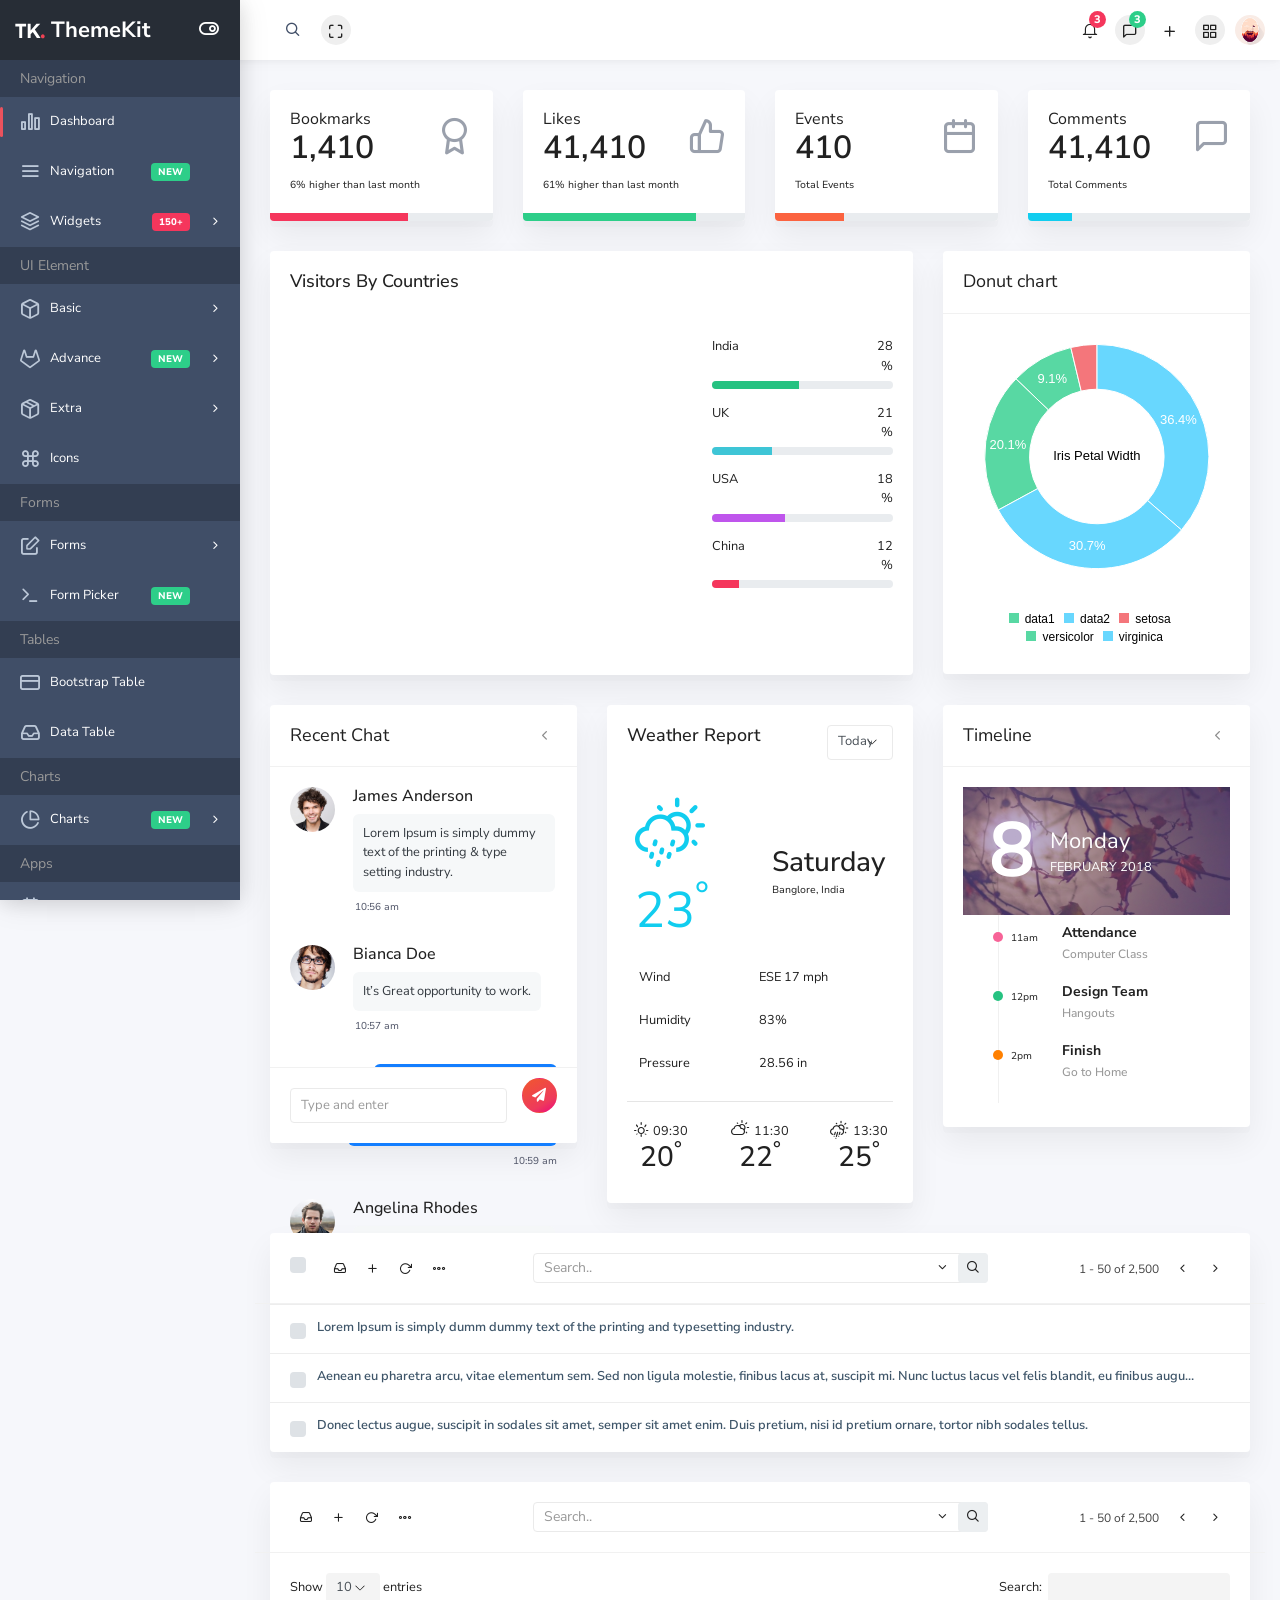
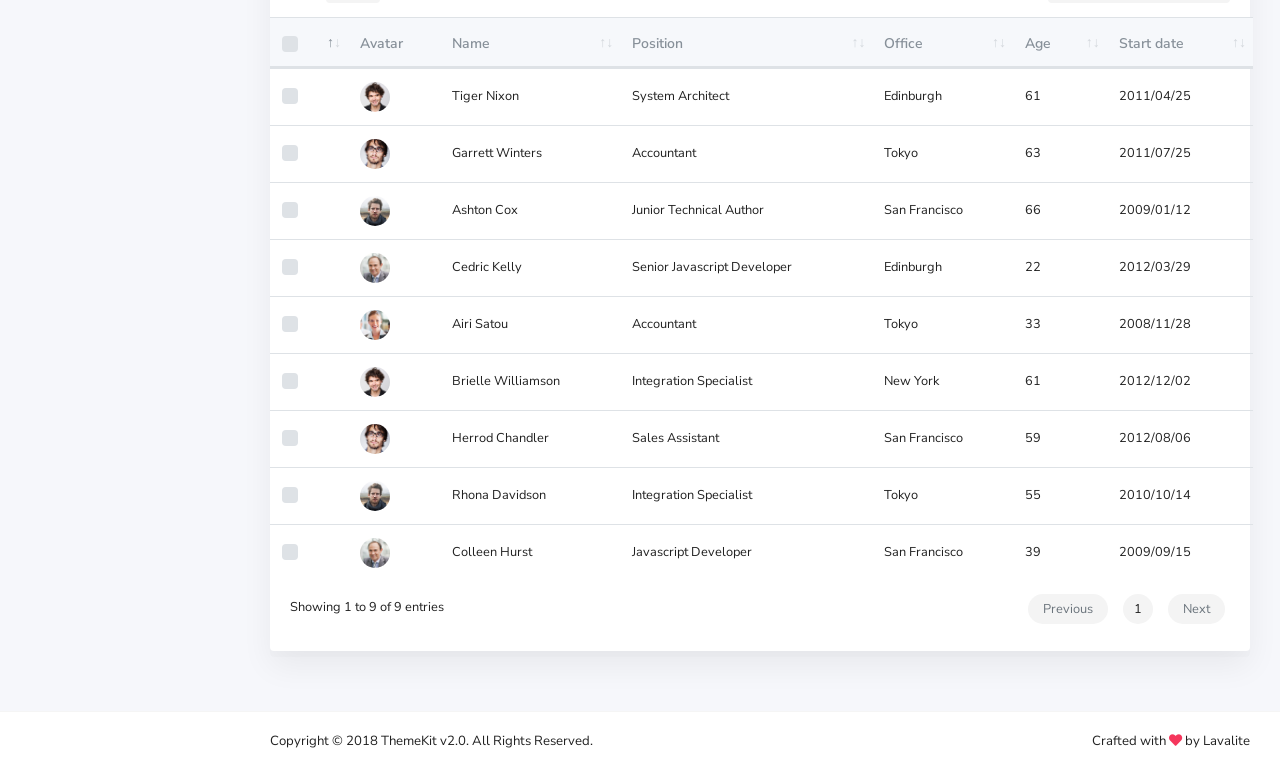
==== public/template/index.html @ 765e748a "add template" ====
<!doctype html>
<html class="no-js" lang="en">
    <head>
        <meta charset="utf-8">
        <meta http-equiv="x-ua-compatible" content="ie=edge">
        <title>ThemeKit - Admin Template</title>
        <meta name="description" content="">
        <meta name="keywords" content="">
        <meta name="viewport" content="width=device-width, initial-scale=1">
        
        <link rel="icon" href="favicon.ico" type="image/x-icon" />

        <link href="https://fonts.googleapis.com/css?family=Nunito+Sans:300,400,600,700,800" rel="stylesheet">
        
        <link rel="stylesheet" href="plugins/bootstrap/dist/css/bootstrap.min.css">
        <link rel="stylesheet" href="plugins/fontawesome-free/css/all.min.css">
        <link rel="stylesheet" href="plugins/icon-kit/dist/css/iconkit.min.css">
        <link rel="stylesheet" href="plugins/ionicons/dist/css/ionicons.min.css">
        <link rel="stylesheet" href="plugins/perfect-scrollbar/css/perfect-scrollbar.css">
        <link rel="stylesheet" href="plugins/datatables.net-bs4/css/dataTables.bootstrap4.min.css">
        <link rel="stylesheet" href="plugins/jvectormap/jquery-jvectormap.css">
        <link rel="stylesheet" href="plugins/tempusdominus-bootstrap-4/build/css/tempusdominus-bootstrap-4.min.css">
        <link rel="stylesheet" href="plugins/weather-icons/css/weather-icons.min.css">
        <link rel="stylesheet" href="plugins/c3/c3.min.css">
        <link rel="stylesheet" href="plugins/owl.carousel/dist/assets/owl.carousel.min.css">
        <link rel="stylesheet" href="plugins/owl.carousel/dist/assets/owl.theme.default.min.css">
        <link rel="stylesheet" href="dist/css/theme.min.css">
        <script src="src/js/vendor/modernizr-2.8.3.min.js"></script>
    </head>

    <body>
        <!--[if lt IE 8]>
            <p class="browserupgrade">You are using an <strong>outdated</strong> browser. Please <a href="http://browsehappy.com/">upgrade your browser</a> to improve your experience.</p>
        <![endif]-->

        <div class="wrapper">
            <header class="header-top" header-theme="light">
                <div class="container-fluid">
                    <div class="d-flex justify-content-between">
                        <div class="top-menu d-flex align-items-center">
                            <button type="button" class="btn-icon mobile-nav-toggle d-lg-none"><span></span></button>
                            <div class="header-search">
                                <div class="input-group">
                                    <span class="input-group-addon search-close"><i class="ik ik-x"></i></span>
                                    <input type="text" class="form-control">
                                    <span class="input-group-addon search-btn"><i class="ik ik-search"></i></span>
                                </div>
                            </div>
                            <button type="button" id="navbar-fullscreen" class="nav-link"><i class="ik ik-maximize"></i></button>
                        </div>
                        <div class="top-menu d-flex align-items-center">
                            <div class="dropdown">
                                <a class="nav-link dropdown-toggle" href="#" id="notiDropdown" role="button" data-toggle="dropdown" aria-haspopup="true" aria-expanded="false"><i class="ik ik-bell"></i><span class="badge bg-danger">3</span></a>
                                <div class="dropdown-menu dropdown-menu-right notification-dropdown" aria-labelledby="notiDropdown">
                                    <h4 class="header">Notifications</h4>
                                    <div class="notifications-wrap">
                                        <a href="#" class="media">
                                            <span class="d-flex">
                                                <i class="ik ik-check"></i> 
                                            </span>
                                            <span class="media-body">
                                                <span class="heading-font-family media-heading">Invitation accepted</span> 
                                                <span class="media-content">Your have been Invited ...</span>
                                            </span>
                                        </a>
                                        <a href="#" class="media">
                                            <span class="d-flex">
                                                <img src="img/users/1.jpg" class="rounded-circle" alt="">
                                            </span>
                                            <span class="media-body">
                                                <span class="heading-font-family media-heading">Steve Smith</span> 
                                                <span class="media-content">I slowly updated projects</span>
                                            </span>
                                        </a>
                                        <a href="#" class="media">
                                            <span class="d-flex">
                                                <i class="ik ik-calendar"></i> 
                                            </span>
                                            <span class="media-body">
                                                <span class="heading-font-family media-heading">To Do</span> 
                                                <span class="media-content">Meeting with Nathan on Friday 8 AM ...</span>
                                            </span>
                                        </a>
                                    </div>
                                    <div class="footer"><a href="javascript:void(0);">See all activity</a></div>
                                </div>
                            </div>
                            <button type="button" class="nav-link ml-10 right-sidebar-toggle"><i class="ik ik-message-square"></i><span class="badge bg-success">3</span></button>
                            <div class="dropdown">
                                <a class="nav-link dropdown-toggle" href="#" id="menuDropdown" role="button" data-toggle="dropdown" aria-haspopup="true" aria-expanded="false"><i class="ik ik-plus"></i></a>
                                <div class="dropdown-menu dropdown-menu-right menu-grid" aria-labelledby="menuDropdown">
                                    <a class="dropdown-item" href="#" data-toggle="tooltip" data-placement="top" title="Dashboard"><i class="ik ik-bar-chart-2"></i></a>
                                    <a class="dropdown-item" href="#" data-toggle="tooltip" data-placement="top" title="Message"><i class="ik ik-mail"></i></a>
                                    <a class="dropdown-item" href="#" data-toggle="tooltip" data-placement="top" title="Accounts"><i class="ik ik-users"></i></a>
                                    <a class="dropdown-item" href="#" data-toggle="tooltip" data-placement="top" title="Sales"><i class="ik ik-shopping-cart"></i></a>
                                    <a class="dropdown-item" href="#" data-toggle="tooltip" data-placement="top" title="Purchase"><i class="ik ik-briefcase"></i></a>
                                    <a class="dropdown-item" href="#" data-toggle="tooltip" data-placement="top" title="Pages"><i class="ik ik-clipboard"></i></a>
                                    <a class="dropdown-item" href="#" data-toggle="tooltip" data-placement="top" title="Chats"><i class="ik ik-message-square"></i></a>
                                    <a class="dropdown-item" href="#" data-toggle="tooltip" data-placement="top" title="Contacts"><i class="ik ik-map-pin"></i></a>
                                    <a class="dropdown-item" href="#" data-toggle="tooltip" data-placement="top" title="Blocks"><i class="ik ik-inbox"></i></a>
                                    <a class="dropdown-item" href="#" data-toggle="tooltip" data-placement="top" title="Events"><i class="ik ik-calendar"></i></a>
                                    <a class="dropdown-item" href="#" data-toggle="tooltip" data-placement="top" title="Notifications"><i class="ik ik-bell"></i></a>
                                    <a class="dropdown-item" href="#" data-toggle="tooltip" data-placement="top" title="More"><i class="ik ik-more-horizontal"></i></a>
                                </div>
                            </div>
                            <button type="button" class="nav-link ml-10" id="apps_modal_btn" data-toggle="modal" data-target="#appsModal"><i class="ik ik-grid"></i></button>
                            <div class="dropdown">
                                <a class="dropdown-toggle" href="#" id="userDropdown" role="button" data-toggle="dropdown" aria-haspopup="true" aria-expanded="false"><img class="avatar" src="img/user.jpg" alt=""></a>
                                <div class="dropdown-menu dropdown-menu-right" aria-labelledby="userDropdown">
                                    <a class="dropdown-item" href="profile.html"><i class="ik ik-user dropdown-icon"></i> Profile</a>
                                    <a class="dropdown-item" href="#"><i class="ik ik-settings dropdown-icon"></i> Settings</a>
                                    <a class="dropdown-item" href="#"><span class="float-right"><span class="badge badge-primary">6</span></span><i class="ik ik-mail dropdown-icon"></i> Inbox</a>
                                    <a class="dropdown-item" href="#"><i class="ik ik-navigation dropdown-icon"></i> Message</a>
                                    <a class="dropdown-item" href="login.html"><i class="ik ik-power dropdown-icon"></i> Logout</a>
                                </div>
                            </div>

                        </div>
                    </div>
                </div>
            </header>

            <div class="page-wrap">
                <div class="app-sidebar colored">
                    <div class="sidebar-header">
                        <a class="header-brand" href="index.html">
                            <div class="logo-img">
                               <img src="src/img/brand-white.svg" class="header-brand-img" alt="lavalite"> 
                            </div>
                            <span class="text">ThemeKit</span>
                        </a>
                        <button type="button" class="nav-toggle"><i data-toggle="expanded" class="ik ik-toggle-right toggle-icon"></i></button>
                        <button id="sidebarClose" class="nav-close"><i class="ik ik-x"></i></button>
                    </div>
                    
                    <div class="sidebar-content">
                        <div class="nav-container">
                            <nav id="main-menu-navigation" class="navigation-main">
                                <div class="nav-lavel">Navigation</div>
                                <div class="nav-item active">
                                    <a href="index.html"><i class="ik ik-bar-chart-2"></i><span>Dashboard</span></a>
                                </div>
                                <div class="nav-item">
                                    <a href="pages/navbar.html"><i class="ik ik-menu"></i><span>Navigation</span> <span class="badge badge-success">New</span></a>
                                </div>
                                <div class="nav-item has-sub">
                                    <a href="javascript:void(0)"><i class="ik ik-layers"></i><span>Widgets</span> <span class="badge badge-danger">150+</span></a>
                                    <div class="submenu-content">
                                        <a href="pages/widgets.html" class="menu-item">Basic</a>
                                        <a href="pages/widget-statistic.html" class="menu-item">Statistic</a>
                                        <a href="pages/widget-data.html" class="menu-item">Data</a>
                                        <a href="pages/widget-chart.html" class="menu-item">Chart Widget</a>
                                    </div>
                                </div>
                                <div class="nav-lavel">UI Element</div>
                                <div class="nav-item has-sub">
                                    <a href="#"><i class="ik ik-box"></i><span>Basic</span></a>
                                    <div class="submenu-content">
                                        <a href="pages/ui/alerts.html" class="menu-item">Alerts</a>
                                        <a href="pages/ui/badges.html" class="menu-item">Badges</a>
                                        <a href="pages/ui/buttons.html" class="menu-item">Buttons</a>
                                        <a href="pages/ui/navigation.html" class="menu-item">Navigation</a>
                                    </div>
                                </div>
                                <div class="nav-item has-sub">
                                    <a href="#"><i class="ik ik-gitlab"></i><span>Advance</span> <span class="badge badge-success">New</span></a>
                                    <div class="submenu-content">
                                        <a href="pages/ui/modals.html" class="menu-item">Modals</a>
                                        <a href="pages/ui/notifications.html" class="menu-item">Notifications</a>
                                        <a href="pages/ui/carousel.html" class="menu-item">Slider</a>
                                        <a href="pages/ui/range-slider.html" class="menu-item">Range Slider</a>
                                        <a href="pages/ui/rating.html" class="menu-item">Rating</a>
                                    </div>
                                </div>
                                <div class="nav-item has-sub">
                                    <a href="#"><i class="ik ik-package"></i><span>Extra</span></a>
                                    <div class="submenu-content">
                                        <a href="pages/ui/session-timeout.html" class="menu-item">Session Timeout</a>
                                    </div>
                                </div>
                                <div class="nav-item">
                                    <a href="pages/ui/icons.html"><i class="ik ik-command"></i><span>Icons</span></a>
                                </div>
                                <div class="nav-lavel">Forms</div>
                                <div class="nav-item has-sub">
                                    <a href="#"><i class="ik ik-edit"></i><span>Forms</span></a>
                                    <div class="submenu-content">
                                        <a href="pages/form-components.html" class="menu-item">Components</a>
                                        <a href="pages/form-addon.html" class="menu-item">Add-On</a>
                                        <a href="pages/form-advance.html" class="menu-item">Advance</a>
                                    </div>
                                </div>
                                <div class="nav-item">
                                    <a href="pages/form-picker.html"><i class="ik ik-terminal"></i><span>Form Picker</span> <span class="badge badge-success">New</span></a>
                                </div>

                                <div class="nav-lavel">Tables</div>
                                <div class="nav-item">
                                    <a href="pages/table-bootstrap.html"><i class="ik ik-credit-card"></i><span>Bootstrap Table</span></a>
                                </div>
                                <div class="nav-item">
                                    <a href="pages/table-datatable.html"><i class="ik ik-inbox"></i><span>Data Table</span></a>
                                </div>

                                <div class="nav-lavel">Charts</div>
                                <div class="nav-item has-sub">
                                    <a href="#"><i class="ik ik-pie-chart"></i><span>Charts</span> <span class="badge badge-success">New</span></a>
                                    <div class="submenu-content">
                                        <a href="pages/charts-chartist.html" class="menu-item active">Chartist</a>
                                        <a href="pages/charts-flot.html" class="menu-item">Flot</a>
                                        <a href="pages/charts-knob.html" class="menu-item">Knob</a>
                                        <a href="pages/charts-amcharts.html" class="menu-item">Amcharts</a>
                                    </div>
                                </div>

                                <div class="nav-lavel">Apps</div>
                                <div class="nav-item">
                                    <a href="pages/calendar.html"><i class="ik ik-calendar"></i><span>Calendar</span></a>
                                </div>
                                <div class="nav-item">
                                    <a href="pages/taskboard.html"><i class="ik ik-server"></i><span>Taskboard</span></a>
                                </div>

                                <div class="nav-lavel">Pages</div>

                                <div class="nav-item has-sub">
                                    <a href="#"><i class="ik ik-lock"></i><span>Authentication</span></a>
                                    <div class="submenu-content">
                                        <a href="pages/login.html" class="menu-item">Login</a>
                                        <a href="pages/register.html" class="menu-item">Register</a>
                                        <a href="pages/forgot-password.html" class="menu-item">Forgot Password</a>
                                    </div>
                                </div>
                                <div class="nav-item has-sub">
                                    <a href="#"><i class="ik ik-file-text"></i><span>Other</span></a>
                                    <div class="submenu-content">
                                        <a href="pages/profile.html" class="menu-item">Profile</a>
                                        <a href="pages/invoice.html" class="menu-item">Invoice</a>
                                    </div>
                                </div>
                                <div class="nav-item">
                                    <a href="pages/layouts.html"><i class="ik ik-layout"></i><span>Layouts</span><span class="badge badge-success">New</span></a>
                                </div>
                                <div class="nav-lavel">Other</div>
                                <div class="nav-item has-sub">
                                    <a href="javascript:void(0)"><i class="ik ik-list"></i><span>Menu Levels</span></a>
                                    <div class="submenu-content">
                                        <a href="javascript:void(0)" class="menu-item">Menu Level 2.1</a>
                                        <div class="nav-item has-sub">
                                            <a href="javascript:void(0)" class="menu-item">Menu Level 2.2</a>
                                            <div class="submenu-content">
                                                <a href="javascript:void(0)" class="menu-item">Menu Level 3.1</a>
                                            </div>
                                        </div>
                                        <a href="javascript:void(0)" class="menu-item">Menu Level 2.3</a>
                                    </div>
                                </div>
                                <div class="nav-item">
                                    <a href="javascript:void(0)" class="disabled"><i class="ik ik-slash"></i><span>Disabled Menu</span></a>
                                </div>
                                <div class="nav-item">
                                    <a href="javascript:void(0)"><i class="ik ik-award"></i><span>Sample Page</span></a>
                                </div>
                                <div class="nav-lavel">Support</div>
                                <div class="nav-item">
                                    <a href="javascript:void(0)"><i class="ik ik-monitor"></i><span>Documentation</span></a>
                                </div>
                                <div class="nav-item">
                                    <a href="javascript:void(0)"><i class="ik ik-help-circle"></i><span>Submit Issue</span></a>
                                </div>
                            </nav>
                        </div>
                    </div>
                </div>
                <div class="main-content">
                    <div class="container-fluid">
                        <div class="row clearfix">
                            <div class="col-lg-3 col-md-6 col-sm-12">
                                <div class="widget">
                                    <div class="widget-body">
                                        <div class="d-flex justify-content-between align-items-center">
                                            <div class="state">
                                                <h6>Bookmarks</h6>
                                                <h2>1,410</h2>
                                            </div>
                                            <div class="icon">
                                                <i class="ik ik-award"></i>
                                            </div>
                                        </div>
                                        <small class="text-small mt-10 d-block">6% higher than last month</small>
                                    </div>
                                    <div class="progress progress-sm">
                                        <div class="progress-bar bg-danger" role="progressbar" aria-valuenow="62" aria-valuemin="0" aria-valuemax="100" style="width: 62%;"></div>
                                    </div>
                                </div>
                            </div>
                            <div class="col-lg-3 col-md-6 col-sm-12">
                                <div class="widget">
                                    <div class="widget-body">
                                        <div class="d-flex justify-content-between align-items-center">
                                            <div class="state">
                                                <h6>Likes</h6>
                                                <h2>41,410</h2>
                                            </div>
                                            <div class="icon">
                                                <i class="ik ik-thumbs-up"></i>
                                            </div>
                                        </div>
                                        <small class="text-small mt-10 d-block">61% higher than last month</small>
                                    </div>
                                    <div class="progress progress-sm">
                                        <div class="progress-bar bg-success" role="progressbar" aria-valuenow="78" aria-valuemin="0" aria-valuemax="100" style="width: 78%;"></div>
                                    </div>
                                </div>
                            </div>
                            <div class="col-lg-3 col-md-6 col-sm-12">
                                <div class="widget">
                                    <div class="widget-body">
                                        <div class="d-flex justify-content-between align-items-center">
                                            <div class="state">
                                                <h6>Events</h6>
                                                <h2>410</h2>
                                            </div>
                                            <div class="icon">
                                                <i class="ik ik-calendar"></i>
                                            </div>
                                        </div>
                                        <small class="text-small mt-10 d-block">Total Events</small>
                                    </div>
                                    <div class="progress progress-sm">
                                        <div class="progress-bar bg-warning" role="progressbar" aria-valuenow="31" aria-valuemin="0" aria-valuemax="100" style="width: 31%;"></div>
                                    </div>
                                </div>
                            </div>
                            <div class="col-lg-3 col-md-6 col-sm-12">
                                <div class="widget">
                                    <div class="widget-body">
                                        <div class="d-flex justify-content-between align-items-center">
                                            <div class="state">
                                                <h6>Comments</h6>
                                                <h2>41,410</h2>
                                            </div>
                                            <div class="icon">
                                                <i class="ik ik-message-square"></i>
                                            </div>
                                        </div>
                                        <small class="text-small mt-10 d-block">Total Comments</small>
                                    </div>
                                    <div class="progress progress-sm">
                                        <div class="progress-bar bg-info" role="progressbar" aria-valuenow="20" aria-valuemin="0" aria-valuemax="100" style="width: 20%;"></div>
                                    </div>
                                </div>
                            </div>
                        </div>
                        <div class="row">
                            <div class="col-md-8">
                                <div class="card">
                                    <div class="card-body">
                                        <div class="row align-items-center">
                                            <div class="col-lg-8 col-md-12">
                                                <h3 class="card-title">Visitors By Countries</h3>
                                                <div id="visitfromworld" style="width:100%; height:350px"></div>
                                            </div>
                                            <div class="col-lg-4 col-md-12">
                                                <div class="row mb-15">
                                                    <div class="col-9">India</div>
                                                    <div class="col-3 text-right">28%</div>
                                                    <div class="col-12">
                                                        <div class="progress progress-sm mt-5">
                                                            <div class="progress-bar bg-green" role="progressbar" style="width: 48%" aria-valuenow="48" aria-valuemin="0" aria-valuemax="100"></div>
                                                        </div>
                                                    </div>
                                                </div>
                                                <div class="row mb-15">
                                                    <div class="col-9"> UK</div>
                                                    <div class="col-3 text-right">21%</div>
                                                    <div class="col-12">
                                                        <div class="progress progress-sm mt-5">
                                                            <div class="progress-bar bg-aqua" role="progressbar" style="width: 33%" aria-valuenow="33" aria-valuemin="0" aria-valuemax="100"></div>
                                                        </div>
                                                    </div>
                                                </div>
                                                <div class="row mb-15">
                                                    <div class="col-9"> USA</div>
                                                    <div class="col-3 text-right">18%</div>
                                                    <div class="col-12">
                                                        <div class="progress progress-sm mt-5">
                                                            <div class="progress-bar bg-purple" role="progressbar" style="width: 40%" aria-valuenow="40" aria-valuemin="0" aria-valuemax="100"></div>
                                                        </div>
                                                    </div>
                                                </div>
                                                <div class="row">
                                                    <div class="col-9">China</div>
                                                    <div class="col-3 text-right">12%</div>
                                                    <div class="col-12">
                                                        <div class="progress progress-sm mt-5">
                                                            <div class="progress-bar bg-danger" role="progressbar" style="width: 15%" aria-valuenow="15" aria-valuemin="0" aria-valuemax="100"></div>
                                                        </div>
                                                    </div>
                                                </div>
                                            </div>
                                        </div>
                                    </div>
                                </div>
                            </div>
                            <div class="col-md-4">
                                <div class="card" style="min-height: 422px;">
                                    <div class="card-header"><h3>Donut chart</h3></div>
                                    <div class="card-body">
                                        <div id="c3-donut-chart"></div>
                                    </div>
                                </div>
                            </div>
                        </div>

                        <div class="row">
                            <div class="col-md-4">
                                <div class="card">
                                    <div class="card-header">
                                        <h3>Recent Chat</h3>
                                        <div class="card-header-right">
                                            <ul class="list-unstyled card-option">
                                                <li><i class="ik ik-chevron-left action-toggle"></i></li>
                                                <li><i class="ik ik-minus minimize-card"></i></li>
                                                <li><i class="ik ik-x close-card"></i></li>
                                            </ul>
                                        </div>
                                    </div>
                                    <div class="card-body chat-box scrollable" style="height:300px;">
                                        <ul class="chat-list">
                                            <li class="chat-item">
                                                <div class="chat-img"><img src="img/users/1.jpg" alt="user"></div>
                                                <div class="chat-content">
                                                    <h6 class="font-medium">James Anderson</h6>
                                                    <div class="box bg-light-info">Lorem Ipsum is simply dummy text of the printing &amp; type setting industry.</div>
                                                </div>
                                                <div class="chat-time">10:56 am</div>
                                            </li>
                                            <li class="chat-item">
                                                <div class="chat-img"><img src="img/users/2.jpg" alt="user"></div>
                                                <div class="chat-content">
                                                    <h6 class="font-medium">Bianca Doe</h6>
                                                    <div class="box bg-light-info">It’s Great opportunity to work.</div>
                                                </div>
                                                <div class="chat-time">10:57 am</div>
                                            </li>
                                            <li class="odd chat-item">
                                                <div class="chat-content">
                                                    <div class="box bg-light-inverse">I would love to join the team.</div>
                                                    <br>
                                                </div>
                                            </li>
                                            <li class="odd chat-item">
                                                <div class="chat-content">
                                                    <div class="box bg-light-inverse">Whats budget of the new project.</div>
                                                    <br>
                                                </div>
                                                <div class="chat-time">10:59 am</div>
                                            </li>
                                            <li class="chat-item">
                                                <div class="chat-img"><img src="img/users/3.jpg" alt="user"></div>
                                                <div class="chat-content">
                                                    <h6 class="font-medium">Angelina Rhodes</h6>
                                                    <div class="box bg-light-info">Well we have good budget for the project</div>
                                                </div>
                                                <div class="chat-time">11:00 am</div>
                                            </li>
                                        </ul>
                                    </div>
                                    <div class="card-footer chat-footer">
                                        <div class="input-wrap">
                                            <input type="text" placeholder="Type and enter" class="form-control">
                                        </div>
                                        <button type="button" class="btn btn-icon btn-theme"><i class="fa fa-paper-plane"></i></button>
                                    </div>
                                </div>
                            </div>
                            <div class="col-md-4">
                                <div class="card">
                                    <div class="card-body">
                                        <div class="d-flex">
                                            <h4 class="card-title">Weather Report</h4>
                                            <select class="form-control w-25 ml-auto">
                                                <option selected="">Today</option>
                                                <option value="1">Weekly</option>
                                            </select>
                                        </div>
                                        <div class="d-flex align-items-center flex-row mt-30">
                                            <div class="p-2 f-50 text-info"><i class="wi wi-day-showers"></i> <span>23<sup>°</sup></span></div>
                                            <div class="p-2">
                                            <h3 class="mb-0">Saturday</h3><small>Banglore, India</small></div>
                                        </div>
                                        <table class="table table-borderless">
                                            <tbody>
                                                <tr>
                                                    <td>Wind</td>
                                                    <td class="font-medium">ESE 17 mph</td>
                                                </tr>
                                                <tr>
                                                    <td>Humidity</td>
                                                    <td class="font-medium">83%</td>
                                                </tr>
                                                <tr>
                                                    <td>Pressure</td>
                                                    <td class="font-medium">28.56 in</td>
                                                </tr>
                                            </tbody>
                                        </table>
                                        <hr>
                                        <ul class="list-unstyled row text-center city-weather-days mb-0 mt-20">
                                            <li class="col"><i class="wi wi-day-sunny mr-5"></i><span>09:30</span><h3>20<sup>°</sup></h3></li>
                                            <li class="col"><i class="wi wi-day-cloudy mr-5"></i><span>11:30</span><h3>22<sup>°</sup></h3></li>
                                            <li class="col"><i class="wi wi-day-hail mr-5"></i><span>13:30</span><h3>25<sup>°</sup></h3></li>
                                        </ul>
                                    </div>
                                </div>
                            </div>
                            <div class="col-md-4">
                                <div class="card" style="min-height: 422px;">
                                    <div class="card-header">
                                        <h3>Timeline</h3>
                                        <div class="card-header-right">
                                            <ul class="list-unstyled card-option">
                                                <li><i class="ik ik-chevron-left action-toggle"></i></li>
                                                <li><i class="ik ik-minus minimize-card"></i></li>
                                                <li><i class="ik ik-x close-card"></i></li>
                                            </ul>
                                        </div>
                                    </div>
                                    <div class="card-body timeline">
                                        <div class="header bg-theme" style="background-image: url('img/placeholder/placeimg_400_200_nature.jpg')">
                                            <div class="color-overlay d-flex align-items-center">
                                                <div class="day-number">8</div>
                                                <div class="date-right">
                                                    <div class="day-name">Monday</div>
                                                    <div class="month">February 2018</div>
                                                </div>
                                            </div>                                
                                        </div>
                                        <ul>
                                            <li>
                                                <div class="bullet bg-pink"></div>
                                                <div class="time">11am</div>
                                                <div class="desc">
                                                    <h3>Attendance</h3>
                                                    <h4>Computer Class</h4>
                                                </div>
                                            </li>
                                            <li>
                                                <div class="bullet bg-green"></div>
                                                <div class="time">12pm</div>
                                                <div class="desc">
                                                    <h3>Design Team</h3>
                                                    <h4>Hangouts</h4>
                                                </div>
                                            </li>
                                            <li>
                                                <div class="bullet bg-orange"></div>
                                                <div class="time">2pm</div>
                                                <div class="desc">
                                                    <h3>Finish</h3>
                                                    <h4>Go to Home</h4>
                                                </div>
                                            </li>
                                        </ul>
                                    </div>
                                </div>
                            </div>
                        </div>


                        <div class="card">
                            <div class="card-header row">
                                <div class="col col-sm-3">
                                    <div class="dropdown d-inline-block">
                                        <a class="btn-icon checkbox-dropdown dropdown-toggle" href="#" id="moreDropdown" role="button" data-toggle="dropdown" aria-haspopup="true" aria-expanded="false"></a>
                                        <div class="dropdown-menu" aria-labelledby="moreDropdown">
                                            <a class="dropdown-item" id="checkbox_select_all" href="javascript:void(0);">Select All</a>
                                            <a class="dropdown-item" id="checkbox_deselect_all" href="javascript:void(0);">Deselect All</a>
                                        </div>
                                    </div>
                                    <div class="card-options d-inline-block">
                                        <a href="#"><i class="ik ik-inbox"></i></a>
                                        <a href="#"><i class="ik ik-plus"></i></a>
                                        <a href="#"><i class="ik ik-rotate-cw"></i></a>
                                        <div class="dropdown d-inline-block">
                                            <a class="nav-link dropdown-toggle" href="#" id="moreDropdown" role="button" data-toggle="dropdown" aria-haspopup="true" aria-expanded="false"><i class="ik ik-more-horizontal"></i></a>
                                            <div class="dropdown-menu dropdown-menu-right" aria-labelledby="moreDropdown">
                                                <a class="dropdown-item" href="#">Action</a>
                                                <a class="dropdown-item" href="#">More Action</a>
                                            </div>
                                        </div>
                                    </div>
                                </div>
                                <div class="col col-sm-6">
                                    <div class="card-search with-adv-search dropdown">
                                        <form action="">
                                            <input type="text" class="form-control" placeholder="Search.." required>
                                            <button type="submit" class="btn btn-icon"><i class="ik ik-search"></i></button>
                                            <button type="button" id="adv_wrap_toggler" class="adv-btn ik ik-chevron-down dropdown-toggle" data-toggle="dropdown" data-toggle="dropdown" aria-haspopup="true" aria-expanded="false"></button>
                                            <div class="adv-search-wrap dropdown-menu dropdown-menu-right" aria-labelledby="adv_wrap_toggler">
                                                <div class="form-group">
                                                    <input type="text" class="form-control" placeholder="Full Name">
                                                </div>
                                                <div class="form-group">
                                                    <input type="email" class="form-control" placeholder="Email">
                                                </div>
                                                <button class="btn btn-theme">Search</button>
                                            </div>
                                        </form>
                                    </div>
                                </div>
                                <div class="col col-sm-3">
                                    <div class="card-options text-right">
                                        <span class="mr-5">1 - 50 of 2,500</span>
                                        <a href="#"><i class="ik ik-chevron-left"></i></a>
                                        <a href="#"><i class="ik ik-chevron-right"></i></a>
                                    </div>
                                </div>
                            </div>
                            <div class="card-body p-0">
                                <div class="list-item-wrap">
                                    <div class="list-item">
                                        <div class="item-inner">
                                            <label class="custom-control custom-checkbox">
                                                <input type="checkbox" class="custom-control-input" id="item_checkbox" name="item_checkbox" value="option1">
                                                <span class="custom-control-label">&nbsp;</span>
                                            </label>
                                            <div class="list-title"><a href="javascript:void(0)">Lorem Ipsum is simply dumm dummy text of the printing and typesetting industry.</a></div>
                                            <div class="list-actions">
                                                <a href="#"><i class="ik ik-eye"></i></a>
                                                <a href="#"><i class="ik ik-inbox"></i></a>
                                                <a href="#"><i class="ik ik-edit-2"></i></a>
                                                <a href="#"><i class="ik ik-trash-2"></i></a>
                                            </div>
                                        </div>

                                        <div class="qickview-wrap">
                                            <div class="desc">
                                                <p>Fusce suscipit turpis a dolor posuere ornare at a ante. Quisque nec libero facilisis, egestas tortor eget, mattis dui. Curabitur viverra laoreet ligula at hendrerit. Nullam sollicitudin maximus leo, vel pulvinar orci semper id. Donec vehicula tempus enim a facilisis. Proin dignissim porttitor sem, sed pulvinar tortor gravida vitae.</p>
                                            </div>
                                        </div>
                                    </div>
                                    <div class="list-item">
                                        <div class="item-inner">
                                            <label class="custom-control custom-checkbox">
                                                <input type="checkbox" class="custom-control-input" id="item_checkbox" name="item_checkbox" value="option2">
                                                <span class="custom-control-label">&nbsp;</span>
                                            </label>
                                            <div class="list-title"><a href="javascript:void(0)">Aenean eu pharetra arcu, vitae elementum sem. Sed non ligula molestie, finibus lacus at, suscipit mi. Nunc luctus lacus vel felis blandit, eu finibus augue tincidunt.</a></div>
                                            <div class="list-actions">
                                                <a href="#"><i class="ik ik-eye"></i></a>
                                                <a href="#"><i class="ik ik-inbox"></i></a>
                                                <a href="#"><i class="ik ik-edit-2"></i></a>
                                                <a href="#"><i class="ik ik-trash-2"></i></a>
                                            </div>
                                        </div>
                                        <div class="qickview-wrap">
                                            <div class="desc">
                                                <p>Fusce suscipit turpis a dolor posuere ornare at a ante. Quisque nec libero facilisis, egestas tortor eget, mattis dui. Curabitur viverra laoreet ligula at hendrerit. Nullam sollicitudin maximus leo, vel pulvinar orci semper id. Donec vehicula tempus enim a facilisis. Proin dignissim porttitor sem, sed pulvinar tortor gravida vitae.</p>
                                            </div>
                                        </div>
                                    </div>
                                    <div class="list-item">
                                        <div class="item-inner">
                                            <label class="custom-control custom-checkbox">
                                                <input type="checkbox" class="custom-control-input" id="item_checkbox" name="item_checkbox" value="option3">
                                                <span class="custom-control-label">&nbsp;</span>
                                            </label>
                                            <div class="list-title"><a href="javascript:void(0)">Donec lectus augue, suscipit in sodales sit amet, semper sit amet enim. Duis pretium, nisi id pretium ornare, tortor nibh sodales tellus.</a></div>
                                            <div class="list-actions">
                                                <a href="#"><i class="ik ik-eye"></i></a>
                                                <a href="#"><i class="ik ik-inbox"></i></a>
                                                <a href="#"><i class="ik ik-edit-2"></i></a>
                                                <a href="#"><i class="ik ik-trash-2"></i></a>
                                            </div>
                                        </div>
                                        <div class="qickview-wrap">
                                            <div class="desc">
                                                <p>Fusce suscipit turpis a dolor posuere ornare at a ante. Quisque nec libero facilisis, egestas tortor eget, mattis dui. Curabitur viverra laoreet ligula at hendrerit. Nullam sollicitudin maximus leo, vel pulvinar orci semper id. Donec vehicula tempus enim a facilisis. Proin dignissim porttitor sem, sed pulvinar tortor gravida vitae.</p>
                                            </div>
                                        </div>
                                    </div>
                                </div>
                            </div>
                        </div>
                        <div class="card">
                            <div class="card-header row">
                                <div class="col col-sm-3">
                                    <div class="card-options d-inline-block">
                                        <a href="#"><i class="ik ik-inbox"></i></a>
                                        <a href="#"><i class="ik ik-plus"></i></a>
                                        <a href="#"><i class="ik ik-rotate-cw"></i></a>
                                        <div class="dropdown d-inline-block">
                                            <a class="nav-link dropdown-toggle" href="#" id="moreDropdown" role="button" data-toggle="dropdown" aria-haspopup="true" aria-expanded="false"><i class="ik ik-more-horizontal"></i></a>
                                            <div class="dropdown-menu dropdown-menu-right" aria-labelledby="moreDropdown">
                                                <a class="dropdown-item" href="#">Action</a>
                                                <a class="dropdown-item" href="#">More Action</a>
                                            </div>
                                        </div>
                                    </div>
                                </div>
                                <div class="col col-sm-6">
                                    <div class="card-search with-adv-search dropdown">
                                        <form action="">
                                            <input type="text" class="form-control global_filter" id="global_filter" placeholder="Search.." required>
                                            <button type="submit" class="btn btn-icon"><i class="ik ik-search"></i></button>
                                            <button type="button" id="adv_wrap_toggler" class="adv-btn ik ik-chevron-down dropdown-toggle" data-toggle="dropdown" data-toggle="dropdown" aria-haspopup="true" aria-expanded="false"></button>
                                            <div class="adv-search-wrap dropdown-menu dropdown-menu-right" aria-labelledby="adv_wrap_toggler">
                                                <div class="row">
                                                    <div class="col-md-12">
                                                        <div class="form-group">
                                                            <input type="text" class="form-control column_filter" id="col0_filter" placeholder="Name" data-column="0">
                                                        </div>
                                                    </div>
                                                    <div class="col-md-6">
                                                        <div class="form-group">
                                                            <input type="text" class="form-control column_filter" id="col1_filter" placeholder="Position" data-column="1">
                                                        </div>
                                                    </div>
                                                    <div class="col-md-6">
                                                        <div class="form-group">
                                                            <input type="text" class="form-control column_filter" id="col2_filter" placeholder="Office" data-column="2">
                                                        </div>
                                                    </div>
                                                    <div class="col-md-4">
                                                        <div class="form-group">
                                                            <input type="text" class="form-control column_filter" id="col3_filter" placeholder="Age" data-column="3">
                                                        </div>
                                                    </div>
                                                    <div class="col-md-4">
                                                        <div class="form-group">
                                                            <input type="text" class="form-control column_filter" id="col4_filter" placeholder="Start date" data-column="4">
                                                        </div>
                                                    </div>
                                                    <div class="col-md-4">
                                                        <div class="form-group">
                                                            <input type="text" class="form-control column_filter" id="col5_filter" placeholder="Salary" data-column="5">
                                                        </div>
                                                    </div>
                                                </div>
                                                <button class="btn btn-theme">Search</button>
                                            </div>
                                        </form>
                                    </div>
                                </div>
                                <div class="col col-sm-3">
                                    <div class="card-options text-right">
                                        <span class="mr-5" id="top">1 - 50 of 2,500</span>
                                        <a href="#"><i class="ik ik-chevron-left"></i></a>
                                        <a href="#"><i class="ik ik-chevron-right"></i></a>
                                    </div>
                                </div>
                            </div>
                            <div class="card-body">
                                <table id="advanced_table" class="table">
                                    <thead>
                                        <tr>
                                            <th class="nosort" width="10">
                                                <label class="custom-control custom-checkbox m-0">
                                                    <input type="checkbox" class="custom-control-input" id="selectall" name="" value="option2">
                                                    <span class="custom-control-label">&nbsp;</span>
                                                </label>
                                            </th>
                                            <th class="nosort">Avatar</th>
                                            <th>Name</th>
                                            <th>Position</th>
                                            <th>Office</th>
                                            <th>Age</th>
                                            <th>Start date</th>
                                            <th>Salary</th>
                                        </tr>
                                    </thead>
                                    <tbody>
                                        <tr>
                                            <td>
                                                <label class="custom-control custom-checkbox">
                                                    <input type="checkbox" class="custom-control-input select_all_child" id="" name="" value="option2">
                                                    <span class="custom-control-label">&nbsp;</span>
                                                </label>
                                            </td>
                                            <td><img src="img/users/1.jpg" class="table-user-thumb" alt=""></td>
                                            <td>Tiger Nixon</td>
                                            <td>System Architect</td>
                                            <td>Edinburgh</td>
                                            <td>61</td>
                                            <td>2011/04/25</td>
                                            <td>$320,800</td>
                                        </tr>
                                        <tr>
                                            <td>
                                                <label class="custom-control custom-checkbox">
                                                    <input type="checkbox" class="custom-control-input select_all_child" id="" name="" value="option2">
                                                    <span class="custom-control-label">&nbsp;</span>
                                                </label>
                                            </td>
                                            <td><img src="img/users/2.jpg" class="table-user-thumb" alt=""></td>
                                            <td>Garrett Winters</td>
                                            <td>Accountant</td>
                                            <td>Tokyo</td>
                                            <td>63</td>
                                            <td>2011/07/25</td>
                                            <td>$170,750</td>
                                        </tr>
                                        <tr>
                                            <td>
                                                <label class="custom-control custom-checkbox">
                                                    <input type="checkbox" class="custom-control-input select_all_child" id="" name="" value="option2">
                                                    <span class="custom-control-label">&nbsp;</span>
                                                </label>
                                            </td>
                                            <td><img src="img/users/3.jpg" class="table-user-thumb" alt=""></td>
                                            <td>Ashton Cox</td>
                                            <td>Junior Technical Author</td>
                                            <td>San Francisco</td>
                                            <td>66</td>
                                            <td>2009/01/12</td>
                                            <td>$86,000</td>
                                        </tr>
                                        <tr>
                                            <td>
                                                <label class="custom-control custom-checkbox">
                                                    <input type="checkbox" class="custom-control-input select_all_child" id="" name="" value="option2">
                                                    <span class="custom-control-label">&nbsp;</span>
                                                </label>
                                            </td>
                                            <td><img src="img/users/4.jpg" class="table-user-thumb" alt=""></td>
                                            <td>Cedric Kelly</td>
                                            <td>Senior Javascript Developer</td>
                                            <td>Edinburgh</td>
                                            <td>22</td>
                                            <td>2012/03/29</td>
                                            <td>$433,060</td>
                                        </tr>
                                        <tr>
                                            <td>
                                                <label class="custom-control custom-checkbox">
                                                    <input type="checkbox" class="custom-control-input select_all_child" id="" name="" value="option2">
                                                    <span class="custom-control-label">&nbsp;</span>
                                                </label>
                                            </td>
                                            <td><img src="img/users/5.jpg" class="table-user-thumb" alt=""></td>
                                            <td>Airi Satou</td>
                                            <td>Accountant</td>
                                            <td>Tokyo</td>
                                            <td>33</td>
                                            <td>2008/11/28</td>
                                            <td>$162,700</td>
                                        </tr>
                                        <tr>
                                            <td>
                                                <label class="custom-control custom-checkbox">
                                                    <input type="checkbox" class="custom-control-input select_all_child" id="" name="" value="option2">
                                                    <span class="custom-control-label">&nbsp;</span>
                                                </label>
                                            </td>
                                            <td><img src="img/users/1.jpg" class="table-user-thumb" alt=""></td>
                                            <td>Brielle Williamson</td>
                                            <td>Integration Specialist</td>
                                            <td>New York</td>
                                            <td>61</td>
                                            <td>2012/12/02</td>
                                            <td>$372,000</td>
                                        </tr>
                                        <tr>
                                            <td>
                                                <label class="custom-control custom-checkbox">
                                                    <input type="checkbox" class="custom-control-input select_all_child" id="" name="" value="option2">
                                                    <span class="custom-control-label">&nbsp;</span>
                                                </label>
                                            </td>
                                            <td><img src="img/users/2.jpg" class="table-user-thumb" alt=""></td>
                                            <td>Herrod Chandler</td>
                                            <td>Sales Assistant</td>
                                            <td>San Francisco</td>
                                            <td>59</td>
                                            <td>2012/08/06</td>
                                            <td>$137,500</td>
                                        </tr>
                                        <tr>
                                            <td>
                                                <label class="custom-control custom-checkbox">
                                                    <input type="checkbox" class="custom-control-input select_all_child" id="" name="" value="option2">
                                                    <span class="custom-control-label">&nbsp;</span>
                                                </label>
                                            </td>
                                            <td><img src="img/users/3.jpg" class="table-user-thumb" alt=""></td>
                                            <td>Rhona Davidson</td>
                                            <td>Integration Specialist</td>
                                            <td>Tokyo</td>
                                            <td>55</td>
                                            <td>2010/10/14</td>
                                            <td>$327,900</td>
                                        </tr>
                                        <tr>
                                            <td>
                                                <label class="custom-control custom-checkbox">
                                                    <input type="checkbox" class="custom-control-input select_all_child" id="" name="" value="option2">
                                                    <span class="custom-control-label">&nbsp;</span>
                                                </label>
                                            </td>
                                            <td><img src="img/users/4.jpg" class="table-user-thumb" alt=""></td>
                                            <td>Colleen Hurst</td>
                                            <td>Javascript Developer</td>
                                            <td>San Francisco</td>
                                            <td>39</td>
                                            <td>2009/09/15</td>
                                            <td>$205,500</td>
                                        </tr>
                                    </tbody>
                                </table>
                            </div>
                        </div>
                    </div>
                </div>

                <aside class="right-sidebar">
                    <div class="sidebar-chat" data-plugin="chat-sidebar">
                        <div class="sidebar-chat-info">
                            <h6>Chat List</h6>
                            <form class="mr-t-10">
                                <div class="form-group">
                                    <input type="text" class="form-control" placeholder="Search for friends ..."> 
                                    <i class="ik ik-search"></i>
                                </div>
                            </form>
                        </div>
                        <div class="chat-list">
                            <div class="list-group row">
                                <a href="javascript:void(0)" class="list-group-item" data-chat-user="Gene Newman">
                                    <figure class="user--online">
                                        <img src="img/users/1.jpg" class="rounded-circle" alt="">
                                    </figure><span><span class="name">Gene Newman</span>  <span class="username">@gene_newman</span> </span>
                                </a>
                                <a href="javascript:void(0)" class="list-group-item" data-chat-user="Billy Black">
                                    <figure class="user--online">
                                        <img src="img/users/2.jpg" class="rounded-circle" alt="">
                                    </figure><span><span class="name">Billy Black</span>  <span class="username">@billyblack</span> </span>
                                </a>
                                <a href="javascript:void(0)" class="list-group-item" data-chat-user="Herbert Diaz">
                                    <figure class="user--online">
                                        <img src="img/users/3.jpg" class="rounded-circle" alt="">
                                    </figure><span><span class="name">Herbert Diaz</span>  <span class="username">@herbert</span> </span>
                                </a>
                                <a href="javascript:void(0)" class="list-group-item" data-chat-user="Sylvia Harvey">
                                    <figure class="user--busy">
                                        <img src="img/users/4.jpg" class="rounded-circle" alt="">
                                    </figure><span><span class="name">Sylvia Harvey</span>  <span class="username">@sylvia</span> </span>
                                </a>
                                <a href="javascript:void(0)" class="list-group-item active" data-chat-user="Marsha Hoffman">
                                    <figure class="user--busy">
                                        <img src="img/users/5.jpg" class="rounded-circle" alt="">
                                    </figure><span><span class="name">Marsha Hoffman</span>  <span class="username">@m_hoffman</span> </span>
                                </a>
                                <a href="javascript:void(0)" class="list-group-item" data-chat-user="Mason Grant">
                                    <figure class="user--offline">
                                        <img src="img/users/1.jpg" class="rounded-circle" alt="">
                                    </figure><span><span class="name">Mason Grant</span>  <span class="username">@masongrant</span> </span>
                                </a>
                                <a href="javascript:void(0)" class="list-group-item" data-chat-user="Shelly Sullivan">
                                    <figure class="user--offline">
                                        <img src="img/users/2.jpg" class="rounded-circle" alt="">
                                    </figure><span><span class="name">Shelly Sullivan</span>  <span class="username">@shelly</span></span>
                                </a>
                            </div>
                        </div>
                    </div>
                </aside>

                <div class="chat-panel" hidden>
                    <div class="card">
                        <div class="card-header d-flex justify-content-between">
                            <a href="javascript:void(0);"><i class="ik ik-message-square text-success"></i></a>  
                            <span class="user-name">John Doe</span> 
                            <button type="button" class="close" aria-label="Close"><span aria-hidden="true">×</span></button>
                        </div>
                        <div class="card-body">
                            <div class="widget-chat-activity flex-1">
                                <div class="messages">
                                    <div class="message media reply">
                                        <figure class="user--online">
                                            <a href="#">
                                                <img src="img/users/3.jpg" class="rounded-circle" alt="">
                                            </a>
                                        </figure>
                                        <div class="message-body media-body">
                                            <p>Epic Cheeseburgers come in all kind of styles.</p>
                                        </div>
                                    </div>
                                    <div class="message media">
                                        <figure class="user--online">
                                            <a href="#">
                                                <img src="img/users/1.jpg" class="rounded-circle" alt="">
                                            </a>
                                        </figure>
                                        <div class="message-body media-body">
                                            <p>Cheeseburgers make your knees weak.</p>
                                        </div>
                                    </div>
                                    <div class="message media reply">
                                        <figure class="user--offline">
                                            <a href="#">
                                                <img src="img/users/5.jpg" class="rounded-circle" alt="">
                                            </a>
                                        </figure>
                                        <div class="message-body media-body">
                                            <p>Cheeseburgers will never let you down.</p>
                                            <p>They'll also never run around or desert you.</p>
                                        </div>
                                    </div>
                                    <div class="message media">
                                        <figure class="user--online">
                                            <a href="#">
                                                <img src="img/users/1.jpg" class="rounded-circle" alt="">
                                            </a>
                                        </figure>
                                        <div class="message-body media-body">
                                            <p>A great cheeseburger is a gastronomical event.</p>
                                        </div>
                                    </div>
                                    <div class="message media reply">
                                        <figure class="user--busy">
                                            <a href="#">
                                                <img src="img/users/5.jpg" class="rounded-circle" alt="">
                                            </a>
                                        </figure>
                                        <div class="message-body media-body">
                                            <p>There's a cheesy incarnation waiting for you no matter what you palete preferences are.</p>
                                        </div>
                                    </div>
                                    <div class="message media">
                                        <figure class="user--online">
                                            <a href="#">
                                                <img src="img/users/1.jpg" class="rounded-circle" alt="">
                                            </a>
                                        </figure>
                                        <div class="message-body media-body">
                                            <p>If you are a vegan, we are sorry for you loss.</p>
                                        </div>
                                    </div>
                                </div>
                            </div>
                        </div>
                        <form action="javascript:void(0)" class="card-footer" method="post">
                            <div class="d-flex justify-content-end">
                                <textarea class="border-0 flex-1" rows="1" placeholder="Type your message here"></textarea>
                                <button class="btn btn-icon" type="submit"><i class="ik ik-arrow-right text-success"></i></button>
                            </div>
                        </form>
                    </div>
                </div>

                <footer class="footer">
                    <div class="w-100 clearfix">
                        <span class="text-center text-sm-left d-md-inline-block">Copyright © 2018 ThemeKit v2.0. All Rights Reserved.</span>
                        <span class="float-none float-sm-right mt-1 mt-sm-0 text-center">Crafted with <i class="fa fa-heart text-danger"></i> by <a href="http://lavalite.org/" class="text-dark" target="_blank">Lavalite</a></span>
                    </div>
                </footer>
                
            </div>
        </div>
        
        
        

        <div class="modal fade apps-modal" id="appsModal" tabindex="-1" role="dialog" aria-labelledby="appsModalLabel" aria-hidden="true" data-backdrop="false">
            <button type="button" class="close" data-dismiss="modal" aria-label="Close"><i class="ik ik-x-circle"></i></button>
            <div class="modal-dialog modal-dialog-centered" role="document">
                <div class="modal-content">
                    <div class="quick-search">
                        <div class="container">
                            <div class="row">
                                <div class="col-md-4 ml-auto mr-auto">
                                    <div class="input-wrap">
                                        <input type="text" id="quick-search" class="form-control" placeholder="Search..." />
                                        <i class="ik ik-search"></i>
                                    </div>
                                </div>
                            </div>
                        </div>
                    </div>
                    <div class="modal-body d-flex align-items-center">
                        <div class="container">
                            <div class="apps-wrap">
                                <div class="app-item">
                                    <a href="#"><i class="ik ik-bar-chart-2"></i><span>Dashboard</span></a>
                                </div>
                                <div class="app-item dropdown">
                                    <a href="#" class="dropdown-toggle" role="button" id="dropdownMenuLink" data-toggle="dropdown" aria-haspopup="true" aria-expanded="false"><i class="ik ik-command"></i><span>Ui</span></a>
                                    <div class="dropdown-menu" aria-labelledby="dropdownMenuLink">
                                        <a class="dropdown-item" href="#">Action</a>
                                        <a class="dropdown-item" href="#">Another action</a>
                                        <a class="dropdown-item" href="#">Something else here</a>
                                    </div>
                                </div>
                                <div class="app-item">
                                    <a href="#"><i class="ik ik-mail"></i><span>Message</span></a>
                                </div>
                                <div class="app-item">
                                    <a href="#"><i class="ik ik-users"></i><span>Accounts</span></a>
                                </div>
                                <div class="app-item">
                                    <a href="#"><i class="ik ik-shopping-cart"></i><span>Sales</span></a>
                                </div>
                                <div class="app-item">
                                    <a href="#"><i class="ik ik-briefcase"></i><span>Purchase</span></a>
                                </div>
                                <div class="app-item">
                                    <a href="#"><i class="ik ik-server"></i><span>Menus</span></a>
                                </div>
                                <div class="app-item">
                                    <a href="#"><i class="ik ik-clipboard"></i><span>Pages</span></a>
                                </div>
                                <div class="app-item">
                                    <a href="#"><i class="ik ik-message-square"></i><span>Chats</span></a>
                                </div>
                                <div class="app-item">
                                    <a href="#"><i class="ik ik-map-pin"></i><span>Contacts</span></a>
                                </div>
                                <div class="app-item">
                                    <a href="#"><i class="ik ik-box"></i><span>Blocks</span></a>
                                </div>
                                <div class="app-item">
                                    <a href="#"><i class="ik ik-calendar"></i><span>Events</span></a>
                                </div>
                                <div class="app-item">
                                    <a href="#"><i class="ik ik-bell"></i><span>Notifications</span></a>
                                </div>
                                <div class="app-item">
                                    <a href="#"><i class="ik ik-pie-chart"></i><span>Reports</span></a>
                                </div>
                                <div class="app-item">
                                    <a href="#"><i class="ik ik-layers"></i><span>Tasks</span></a>
                                </div>
                                <div class="app-item">
                                    <a href="#"><i class="ik ik-edit"></i><span>Blogs</span></a>
                                </div>
                                <div class="app-item">
                                    <a href="#"><i class="ik ik-settings"></i><span>Settings</span></a>
                                </div>
                                <div class="app-item">
                                    <a href="#"><i class="ik ik-more-horizontal"></i><span>More</span></a>
                                </div>
                            </div>
                        </div>
                    </div>
                </div>
            </div>
        </div>
        
        <script src="https://code.jquery.com/jquery-3.3.1.min.js"></script>
        <script>window.jQuery || document.write('<script src="src/js/vendor/jquery-3.3.1.min.js"><\/script>')</script>
        <script src="plugins/popper.js/dist/umd/popper.min.js"></script>
        <script src="plugins/bootstrap/dist/js/bootstrap.min.js"></script>
        <script src="plugins/perfect-scrollbar/dist/perfect-scrollbar.min.js"></script>
        <script src="plugins/screenfull/dist/screenfull.js"></script>
        <script src="plugins/datatables.net/js/jquery.dataTables.min.js"></script>
        <script src="plugins/datatables.net-bs4/js/dataTables.bootstrap4.min.js"></script>
        <script src="plugins/datatables.net-responsive/js/dataTables.responsive.min.js"></script>
        <script src="plugins/datatables.net-responsive-bs4/js/responsive.bootstrap4.min.js"></script>
        <script src="plugins/jvectormap/jquery-jvectormap.min.js"></script>
        <script src="plugins/jvectormap/tests/assets/jquery-jvectormap-world-mill-en.js"></script>
        <script src="plugins/moment/moment.js"></script>
        <script src="plugins/tempusdominus-bootstrap-4/build/js/tempusdominus-bootstrap-4.min.js"></script>
        <script src="plugins/d3/dist/d3.min.js"></script>
        <script src="plugins/c3/c3.min.js"></script>
        <script src="js/tables.js"></script>
        <script src="js/widgets.js"></script>
        <script src="js/charts.js"></script>
        <script src="dist/js/theme.min.js"></script>
        <!-- Google Analytics: change UA-XXXXX-X to be your site's ID. -->
        <script>
            (function(b,o,i,l,e,r){b.GoogleAnalyticsObject=l;b[l]||(b[l]=
            function(){(b[l].q=b[l].q||[]).push(arguments)});b[l].l=+new Date;
            e=o.createElement(i);r=o.getElementsByTagName(i)[0];
            e.src='https://www.google-analytics.com/analytics.js';
            r.parentNode.insertBefore(e,r)}(window,document,'script','ga'));
            ga('create','UA-XXXXX-X','auto');ga('send','pageview');
        </script>
    </body>
</html>
---- public/template/plugins/icon-kit/dist/css/iconkit.min.css ----
/*! 
* @package IconKit 
* @version 1.0 
*/@font-face{font-family:iconkit;src:url(../fonts/iconkit.eot);src:url(../fonts/iconkit.eot#iefix) format('embedded-opentype'),url(../fonts/iconkit.woff) format('woff'),url(../fonts/iconkit.ttf) format('truetype'),url(../fonts/iconkit.svg#iconkit) format('svg')}.ik{font-family:iconkit!important;speak:none;font-style:normal;font-weight:400;font-variant:normal;text-transform:none;line-height:1;-webkit-font-smoothing:antialiased;-moz-osx-font-smoothing:grayscale}.ik-alert-octagon:before{content:"\e81b"}.ik-alert-circle:before{content:"\e81c"}.ik-activity:before{content:"\e81d"}.ik-alert-triangle:before{content:"\e81e"}.ik-align-center:before{content:"\e81f"}.ik-airplay:before{content:"\e820"}.ik-align-justify:before{content:"\e821"}.ik-align-left:before{content:"\e822"}.ik-align-right:before{content:"\e823"}.ik-arrow-down-left:before{content:"\e824"}.ik-arrow-down-right:before{content:"\e825"}.ik-anchor:before{content:"\e826"}.ik-aperture:before{content:"\e827"}.ik-arrow-left:before{content:"\e828"}.ik-arrow-right:before{content:"\e829"}.ik-arrow-down:before{content:"\e82a"}.ik-arrow-up-left:before{content:"\e82b"}.ik-arrow-up-right:before{content:"\e82c"}.ik-arrow-up:before{content:"\e82d"}.ik-award:before{content:"\e82e"}.ik-bar-chart:before{content:"\e82f"}.ik-at-sign:before{content:"\e830"}.ik-bar-chart-2:before{content:"\e831"}.ik-battery-charging:before{content:"\e832"}.ik-bell-off:before{content:"\e833"}.ik-battery:before{content:"\e834"}.ik-bluetooth:before{content:"\e835"}.ik-bell:before{content:"\e836"}.ik-book:before{content:"\e837"}.ik-briefcase:before{content:"\e838"}.ik-camera-off:before{content:"\e839"}.ik-calendar:before{content:"\e83a"}.ik-bookmark:before{content:"\e83b"}.ik-box:before{content:"\e83c"}.ik-camera:before{content:"\e83d"}.ik-check-circle:before{content:"\e83e"}.ik-check:before{content:"\e83f"}.ik-check-square:before{content:"\e840"}.ik-cast:before{content:"\e841"}.ik-chevron-down:before{content:"\e842"}.ik-chevron-left:before{content:"\e843"}.ik-chevron-right:before{content:"\e844"}.ik-chevron-up:before{content:"\e845"}.ik-chevrons-down:before{content:"\e846"}.ik-chevrons-right:before{content:"\e847"}.ik-chevrons-up:before{content:"\e848"}.ik-chevrons-left:before{content:"\e849"}.ik-circle:before{content:"\e84a"}.ik-clipboard:before{content:"\e84b"}.ik-chrome:before{content:"\e84c"}.ik-clock:before{content:"\e84d"}.ik-cloud-lightning:before{content:"\e84e"}.ik-cloud-drizzle:before{content:"\e84f"}.ik-cloud-rain:before{content:"\e850"}.ik-cloud-off:before{content:"\e851"}.ik-codepen:before{content:"\e852"}.ik-cloud-snow:before{content:"\e853"}.ik-compass:before{content:"\e854"}.ik-copy:before{content:"\e855"}.ik-corner-down-right:before{content:"\e856"}.ik-corner-down-left:before{content:"\e857"}.ik-corner-left-down:before{content:"\e858"}.ik-corner-left-up:before{content:"\e859"}.ik-corner-up-left:before{content:"\e85a"}.ik-corner-up-right:before{content:"\e85b"}.ik-corner-right-down:before{content:"\e85c"}.ik-corner-right-up:before{content:"\e85d"}.ik-cpu:before{content:"\e85e"}.ik-credit-card:before{content:"\e85f"}.ik-crosshair:before{content:"\e860"}.ik-disc:before{content:"\e861"}.ik-delete:before{content:"\e862"}.ik-download-cloud:before{content:"\e863"}.ik-download:before{content:"\e864"}.ik-droplet:before{content:"\e865"}.ik-edit-2:before{content:"\e866"}.ik-edit:before{content:"\e867"}.ik-edit-1:before{content:"\e868"}.ik-external-link:before{content:"\e869"}.ik-eye:before{content:"\e86a"}.ik-feather:before{content:"\e86b"}.ik-facebook:before{content:"\e86c"}.ik-file-minus:before{content:"\e86d"}.ik-eye-off:before{content:"\e86e"}.ik-fast-forward:before{content:"\e86f"}.ik-file-text:before{content:"\e870"}.ik-film:before{content:"\e871"}.ik-file:before{content:"\e872"}.ik-file-plus:before{content:"\e873"}.ik-folder:before{content:"\e874"}.ik-filter:before{content:"\e875"}.ik-flag:before{content:"\e876"}.ik-globe:before{content:"\e877"}.ik-grid:before{content:"\e878"}.ik-heart:before{content:"\e879"}.ik-home:before{content:"\e87a"}.ik-github:before{content:"\e87b"}.ik-image:before{content:"\e87c"}.ik-inbox:before{content:"\e87d"}.ik-layers:before{content:"\e87e"}.ik-info:before{content:"\e87f"}.ik-instagram:before{content:"\e880"}.ik-layout:before{content:"\e881"}.ik-link-2:before{content:"\e882"}.ik-life-buoy:before{content:"\e883"}.ik-link:before{content:"\e884"}.ik-log-in:before{content:"\e885"}.ik-list:before{content:"\e886"}.ik-lock:before{content:"\e887"}.ik-log-out:before{content:"\e888"}.ik-loader:before{content:"\e889"}.ik-mail:before{content:"\e88a"}.ik-maximize-2:before{content:"\e88b"}.ik-map:before{content:"\e88c"}.ik-map-pin:before{content:"\e88e"}.ik-menu:before{content:"\e88f"}.ik-message-circle:before{content:"\e890"}.ik-message-square:before{content:"\e891"}.ik-minimize-2:before{content:"\e892"}.ik-mic-off:before{content:"\e893"}.ik-minus-circle:before{content:"\e894"}.ik-mic:before{content:"\e895"}.ik-minus-square:before{content:"\e896"}.ik-minus:before{content:"\e897"}.ik-moon:before{content:"\e898"}.ik-monitor:before{content:"\e899"}.ik-more-vertical:before{content:"\e89a"}.ik-more-horizontal:before{content:"\e89b"}.ik-move:before{content:"\e89c"}.ik-music:before{content:"\e89d"}.ik-navigation-2:before{content:"\e89e"}.ik-navigation:before{content:"\e89f"}.ik-octagon:before{content:"\e8a0"}.ik-package:before{content:"\e8a1"}.ik-pause-circle:before{content:"\e8a2"}.ik-pause:before{content:"\e8a3"}.ik-percent:before{content:"\e8a4"}.ik-phone-call:before{content:"\e8a5"}.ik-phone-forwarded:before{content:"\e8a6"}.ik-phone-missed:before{content:"\e8a7"}.ik-phone-off:before{content:"\e8a8"}.ik-phone-incoming:before{content:"\e8a9"}.ik-phone:before{content:"\e8aa"}.ik-phone-outgoing:before{content:"\e8ab"}.ik-pie-chart:before{content:"\e8ac"}.ik-play-circle:before{content:"\e8ad"}.ik-play:before{content:"\e8ae"}.ik-plus-square:before{content:"\e8af"}.ik-plus-circle:before{content:"\e8b0"}.ik-plus:before{content:"\e8b1"}.ik-pocket:before{content:"\e8b2"}.ik-printer:before{content:"\e8b3"}.ik-power:before{content:"\e8b4"}.ik-radio:before{content:"\e8b5"}.ik-repeat:before{content:"\e8b6"}.ik-refresh-ccw:before{content:"\e8b7"}.ik-rewind:before{content:"\e8b8"}.ik-rotate-ccw:before{content:"\e8b9"}.ik-refresh-cw:before{content:"\e8ba"}.ik-rotate-cw:before{content:"\e8bb"}.ik-save:before{content:"\e8bc"}.ik-search:before{content:"\e8bd"}.ik-server:before{content:"\e8be"}.ik-scissors:before{content:"\e8bf"}.ik-share-2:before{content:"\e8c0"}.ik-share:before{content:"\e8c1"}.ik-shield:before{content:"\e8c2"}.ik-settings:before{content:"\e8c3"}.ik-skip-back:before{content:"\e8c4"}.ik-shuffle:before{content:"\e8c5"}.ik-sidebar:before{content:"\e8c6"}.ik-skip-forward:before{content:"\e8c7"}.ik-slack:before{content:"\e8c8"}.ik-slash:before{content:"\e8c9"}.ik-smartphone:before{content:"\e8ca"}.ik-square:before{content:"\e8cb"}.ik-speaker:before{content:"\e8cc"}.ik-star:before{content:"\e8cd"}.ik-stop-circle:before{content:"\e8ce"}.ik-sun:before{content:"\e8cf"}.ik-sunrise:before{content:"\e8d0"}.ik-tablet:before{content:"\e8d1"}.ik-tag:before{content:"\e8d2"}.ik-sunset:before{content:"\e8d3"}.ik-target:before{content:"\e8d4"}.ik-thermometer:before{content:"\e8d5"}.ik-thumbs-up:before{content:"\e8d6"}.ik-thumbs-down:before{content:"\e8d7"}.ik-toggle-left:before{content:"\e8d8"}.ik-toggle-right:before{content:"\e8d9"}.ik-trash-2:before{content:"\e8da"}.ik-trash:before{content:"\e8db"}.ik-trending-up:before{content:"\e8dc"}.ik-trending-down:before{content:"\e8dd"}.ik-triangle:before{content:"\e8de"}.ik-type:before{content:"\e8df"}.ik-twitter:before{content:"\e8e0"}.ik-upload:before{content:"\e8e1"}.ik-umbrella:before{content:"\e8e2"}.ik-upload-cloud:before{content:"\e8e3"}.ik-unlock:before{content:"\e8e4"}.ik-user-check:before{content:"\e8e5"}.ik-user-minus:before{content:"\e8e6"}.ik-user-plus:before{content:"\e8e7"}.ik-user-x:before{content:"\e8e8"}.ik-user:before{content:"\e8e9"}.ik-users:before{content:"\e8ea"}.ik-video-off:before{content:"\e8eb"}.ik-video:before{content:"\e8ec"}.ik-voicemail:before{content:"\e8ed"}.ik-volume-x:before{content:"\e8ee"}.ik-volume-2:before{content:"\e8ef"}.ik-volume-1:before{content:"\e8f0"}.ik-volume:before{content:"\e8f1"}.ik-watch:before{content:"\e8f2"}.ik-wifi:before{content:"\e8f3"}.ik-x-square:before{content:"\e8f4"}.ik-wind:before{content:"\e8f5"}.ik-x:before{content:"\e8f6"}.ik-x-circle:before{content:"\e8f7"}.ik-zap:before{content:"\e8f8"}.ik-zoom-in:before{content:"\e8f9"}.ik-zoom-out:before{content:"\e8fa"}.ik-command:before{content:"\e8fb"}.ik-cloud:before{content:"\e8fc"}.ik-hash:before{content:"\e8fd"}.ik-headphones:before{content:"\e8fe"}.ik-underline:before{content:"\e8ff"}.ik-italic:before{content:"\e900"}.ik-bold:before{content:"\e901"}.ik-crop:before{content:"\e902"}.ik-help-circle:before{content:"\e903"}.ik-paperclip:before{content:"\e904"}.ik-shopping-cart:before{content:"\e905"}.ik-tv:before{content:"\e906"}.ik-wifi-off:before{content:"\e907"}.ik-minimize:before{content:"\e88d"}.ik-maximize:before{content:"\e908"}.ik-gitlab:before{content:"\e909"}.ik-sliders:before{content:"\e90a"}.ik-star-on:before{content:"\e90b"}.ik-heart-on:before{content:"\e90c"}.ik-archive:before{content:"\e90d"}.ik-arrow-down-circle:before{content:"\e90e"}.ik-arrow-up-circle:before{content:"\e90f"}.ik-arrow-left-circle:before{content:"\e910"}.ik-arrow-right-circle:before{content:"\e911"}.ik-bar-chart-line-:before{content:"\e912"}.ik-bar-chart-line:before{content:"\e913"}.ik-book-open:before{content:"\e914"}.ik-code:before{content:"\e915"}.ik-database:before{content:"\e916"}.ik-dollar-sign:before{content:"\e917"}.ik-folder-plus:before{content:"\e918"}.ik-gift:before{content:"\e919"}.ik-folder-minus:before{content:"\e91a"}.ik-git-commit:before{content:"\e91b"}.ik-git-branch:before{content:"\e91c"}.ik-git-pull-request:before{content:"\e91d"}.ik-git-merge:before{content:"\e91e"}.ik-linkedin:before{content:"\e91f"}.ik-hard-drive:before{content:"\e920"}.ik-more-vertical-:before{content:"\e921"}.ik-more-horizontal-:before{content:"\e922"}.ik-rss:before{content:"\e923"}.ik-send:before{content:"\e924"}.ik-shield-off:before{content:"\e925"}.ik-shopping-bag:before{content:"\e926"}.ik-terminal:before{content:"\e927"}.ik-truck:before{content:"\e928"}.ik-zap-off:before{content:"\e929"}.ik-youtube:before{content:"\e92a"}.ik-1x{font-size:1em}.ik-2x{font-size:2em}.ik-3x{font-size:3em}.ik-4x{font-size:4em}.ik-5x{font-size:5em}:root .ik-flip-horizontal,:root .ik-flip-vertical,:root .ik-rotate-180,:root .ik-rotate-270,:root .ik-rotate-90{-webkit-filter:none;filter:none;display:inline-block}.ik-rotate-90{-webkit-transform:rotate(90deg);transform:rotate(90deg)}.ik-rotate-180{-webkit-transform:rotate(180deg);transform:rotate(180deg)}.ik-rotate-270{-webkit-transform:rotate(270deg);transform:rotate(270deg)}.ik-flip-horizontal{-webkit-transform:scale(-1,1);transform:scale(-1,1)}.ik-flip-vertical{-webkit-transform:scale(1,-1);transform:scale(1,-1)}
---- public/template/plugins/weather-icons/css/weather-icons.min.css ----
/*!
 *  Weather Icons 1.3
 *  Updated November 30th, 2014
 *  Weather themed icons for Bootstrap
 *  ------------------------------------------------------------------------------
* Maintained at http://erikflowers.github.io/weather-icons
 *  http://twitter.com/Erik_UX
 *
 *  License
 *  ------------------------------------------------------------------------------
 *  - Fpmt licensed under SIL OFL 1.1 -
 *    http://scripts.sil.org/OFL
 *  - CSS and LESS are licensed under MIT License -
 *    http://opensource.org/licenses/mit-license.html
 *  - Documentation licensed under CC BY 3.0 -
 *    http://creativecommons.org/licenses/by/3.0/
 *  - Inspired by and works great as a companion with Font Awesome
 *    "Font Awesome by Dave Gandy - http://fontawesome.io"
 *
 *  Weather Icons Bootstrap Package Author - Erik Flowers - erik@helloerik.com
 *  ------------------------------------------------------------------------------
 *  Email: erik@helloerik.com
 *  Twitter: http://twitter.com/Erik_UX
 */@font-face{font-family:weathericons;src:url(../font/weathericons-regular-webfont.eot);src:url(../font/weathericons-regular-webfont.eot?#iefix) format('embedded-opentype'),url(../font/weathericons-regular-webfont.woff) format('woff'),url(../font/weathericons-regular-webfont.ttf) format('truetype'),url(../font/weathericons-regular-webfont.svg#weathericons-regular-webfontRg) format('svg');font-weight:400;font-style:normal}.wi{display:inline-block;font-family:weathericons;font-style:normal;font-weight:400;line-height:1;-webkit-font-smoothing:antialiased;-moz-osx-font-smoothing:grayscale}.wi-day-cloudy-gusts:before{content:"\f000"}.wi-day-cloudy-windy:before{content:"\f001"}.wi-day-cloudy:before{content:"\f002"}.wi-day-fog:before{content:"\f003"}.wi-day-hail:before{content:"\f004"}.wi-day-lightning:before{content:"\f005"}.wi-day-rain-mix:before{content:"\f006"}.wi-day-rain-wind:before{content:"\f007"}.wi-day-rain:before{content:"\f008"}.wi-day-showers:before{content:"\f009"}.wi-day-snow:before{content:"\f00a"}.wi-day-sprinkle:before{content:"\f00b"}.wi-day-sunny-overcast:before{content:"\f00c"}.wi-day-sunny:before{content:"\f00d"}.wi-day-storm-showers:before{content:"\f00e"}.wi-day-thunderstorm:before{content:"\f010"}.wi-cloudy-gusts:before{content:"\f011"}.wi-cloudy-windy:before{content:"\f012"}.wi-cloudy:before{content:"\f013"}.wi-fog:before{content:"\f014"}.wi-hail:before{content:"\f015"}.wi-lightning:before{content:"\f016"}.wi-rain-mix:before{content:"\f017"}.wi-rain-wind:before{content:"\f018"}.wi-rain:before{content:"\f019"}.wi-showers:before{content:"\f01a"}.wi-snow:before{content:"\f01b"}.wi-sprinkle:before{content:"\f01c"}.wi-storm-showers:before{content:"\f01d"}.wi-thunderstorm:before{content:"\f01e"}.wi-windy:before{content:"\f021"}.wi-night-alt-cloudy-gusts:before{content:"\f022"}.wi-night-alt-cloudy-windy:before{content:"\f023"}.wi-night-alt-hail:before{content:"\f024"}.wi-night-alt-lightning:before{content:"\f025"}.wi-night-alt-rain-mix:before{content:"\f026"}.wi-night-alt-rain-wind:before{content:"\f027"}.wi-night-alt-rain:before{content:"\f028"}.wi-night-alt-showers:before{content:"\f029"}.wi-night-alt-snow:before{content:"\f02a"}.wi-night-alt-sprinkle:before{content:"\f02b"}.wi-night-alt-storm-showers:before{content:"\f02c"}.wi-night-alt-thunderstorm:before{content:"\f02d"}.wi-night-clear:before{content:"\f02e"}.wi-night-cloudy-gusts:before{content:"\f02f"}.wi-night-cloudy-windy:before{content:"\f030"}.wi-night-cloudy:before{content:"\f031"}.wi-night-hail:before{content:"\f032"}.wi-night-lightning:before{content:"\f033"}.wi-night-rain-mix:before{content:"\f034"}.wi-night-rain-wind:before{content:"\f035"}.wi-night-rain:before{content:"\f036"}.wi-night-showers:before{content:"\f037"}.wi-night-snow:before{content:"\f038"}.wi-night-sprinkle:before{content:"\f039"}.wi-night-storm-showers:before{content:"\f03a"}.wi-night-thunderstorm:before{content:"\f03b"}.wi-celsius:before{content:"\f03c"}.wi-cloud-down:before{content:"\f03d"}.wi-cloud-refresh:before{content:"\f03e"}.wi-cloud-up:before{content:"\f040"}.wi-cloud:before{content:"\f041"}.wi-degrees:before{content:"\f042"}.wi-down-left:before{content:"\f043"}.wi-down:before{content:"\f044"}.wi-fahrenheit:before{content:"\f045"}.wi-horizon-alt:before{content:"\f046"}.wi-horizon:before{content:"\f047"}.wi-left:before{content:"\f048"}.wi-lightning:before{content:"\f016"}.wi-night-fog:before{content:"\f04a"}.wi-refresh-alt:before{content:"\f04b"}.wi-refresh:before{content:"\f04c"}.wi-right:before{content:"\f04d"}.wi-sprinkles:before{content:"\f04e"}.wi-strong-wind:before{content:"\f050"}.wi-sunrise:before{content:"\f051"}.wi-sunset:before{content:"\f052"}.wi-thermometer-exterior:before{content:"\f053"}.wi-thermometer-internal:before{content:"\f054"}.wi-thermometer:before{content:"\f055"}.wi-tornado:before{content:"\f056"}.wi-up-right:before{content:"\f057"}.wi-up:before{content:"\f058"}.wi-wind-west:before{content:"\f059"}.wi-wind-south-west:before{content:"\f05a"}.wi-wind-south-east:before{content:"\f05b"}.wi-wind-south:before{content:"\f05c"}.wi-wind-north-west:before{content:"\f05d"}.wi-wind-north-east:before{content:"\f05e"}.wi-wind-north:before{content:"\f060"}.wi-wind-east:before{content:"\f061"}.wi-smoke:before{content:"\f062"}.wi-dust:before{content:"\f063"}.wi-snow-wind:before{content:"\f064"}.wi-day-snow-wind:before{content:"\f065"}.wi-night-snow-wind:before{content:"\f066"}.wi-night-alt-snow-wind:before{content:"\f067"}.wi-day-sleet-storm:before{content:"\f068"}.wi-night-sleet-storm:before{content:"\f069"}.wi-night-alt-sleet-storm:before{content:"\f06a"}.wi-day-snow-thunderstorm:before{content:"\f06b"}.wi-night-snow-thunderstorm:before{content:"\f06c"}.wi-night-alt-snow-thunderstorm:before{content:"\f06d"}.wi-solar-eclipse:before{content:"\f06e"}.wi-lunar-eclipse:before{content:"\f070"}.wi-meteor:before{content:"\f071"}.wi-hot:before{content:"\f072"}.wi-hurricane:before{content:"\f073"}.wi-smog:before{content:"\f074"}.wi-alien:before{content:"\f075"}.wi-snowflake-cold:before{content:"\f076"}.wi-stars:before{content:"\f077"}.wi-night-partly-cloudy:before{content:"\f083"}.wi-umbrella:before{content:"\f084"}.wi-day-windy:before{content:"\f085"}.wi-night-alt-cloudy:before{content:"\f086"}.wi-up-left:before{content:"\f087"}.wi-down-right:before{content:"\f088"}.wi-time-12:before{content:"\f089"}.wi-time-1:before{content:"\f08a"}.wi-time-2:before{content:"\f08b"}.wi-time-3:before{content:"\f08c"}.wi-time-4:before{content:"\f08d"}.wi-time-5:before{content:"\f08e"}.wi-time-6:before{content:"\f08f"}.wi-time-7:before{content:"\f090"}.wi-time-8:before{content:"\f091"}.wi-time-9:before{content:"\f092"}.wi-time-10:before{content:"\f093"}.wi-time-11:before{content:"\f094"}.wi-day-sleet:before{content:"\f0b2"}.wi-night-sleet:before{content:"\f0b3"}.wi-night-alt-sleet:before{content:"\f0b4"}.wi-sleet:before{content:"\f0b5"}.wi-day-haze:before{content:"\f0b6"}.wi-beafort-0:before{content:"\f0b7"}.wi-beafort-1:before{content:"\f0b8"}.wi-beafort-2:before{content:"\f0b9"}.wi-beafort-3:before{content:"\f0ba"}.wi-beafort-4:before{content:"\f0bb"}.wi-beafort-5:before{content:"\f0bc"}.wi-beafort-6:before{content:"\f0bd"}.wi-beafort-7:before{content:"\f0be"}.wi-beafort-8:before{content:"\f0bf"}.wi-beafort-9:before{content:"\f0c0"}.wi-beafort-10:before{content:"\f0c1"}.wi-beafort-11:before{content:"\f0c2"}.wi-beafort-12:before{content:"\f0c3"}.wi-wind-default:before{content:"\f0b1"}wi-wind-default._0-deg{-webkit-transform:rotate(0deg);-moz-transform:rotate(0deg);-ms-transform:rotate(0deg);-o-transform:rotate(0deg);transform:rotate(0deg)}wi-wind-default._15-deg{-webkit-transform:rotate(15deg);-moz-transform:rotate(15deg);-ms-transform:rotate(15deg);-o-transform:rotate(15deg);transform:rotate(15deg)}wi-wind-default._30-deg{-webkit-transform:rotate(30deg);-moz-transform:rotate(30deg);-ms-transform:rotate(30deg);-o-transform:rotate(30deg);transform:rotate(30deg)}wi-wind-default._45-deg{-webkit-transform:rotate(45deg);-moz-transform:rotate(45deg);-ms-transform:rotate(45deg);-o-transform:rotate(45deg);transform:rotate(45deg)}wi-wind-default._60-deg{-webkit-transform:rotate(60deg);-moz-transform:rotate(60deg);-ms-transform:rotate(60deg);-o-transform:rotate(60deg);transform:rotate(60deg)}wi-wind-default._75-deg{-webkit-transform:rotate(75deg);-moz-transform:rotate(75deg);-ms-transform:rotate(75deg);-o-transform:rotate(75deg);transform:rotate(75deg)}wi-wind-default._90-deg{-webkit-transform:rotate(90deg);-moz-transform:rotate(90deg);-ms-transform:rotate(90deg);-o-transform:rotate(90deg);transform:rotate(90deg)}wi-wind-default._105-deg{-webkit-transform:rotate(105deg);-moz-transform:rotate(105deg);-ms-transform:rotate(105deg);-o-transform:rotate(105deg);transform:rotate(105deg)}wi-wind-default._120-deg{-webkit-transform:rotate(120deg);-moz-transform:rotate(120deg);-ms-transform:rotate(120deg);-o-transform:rotate(120deg);transform:rotate(120deg)}wi-wind-default._135-deg{-webkit-transform:rotate(135deg);-moz-transform:rotate(135deg);-ms-transform:rotate(135deg);-o-transform:rotate(135deg);transform:rotate(135deg)}wi-wind-default._150-deg{-webkit-transform:rotate(150deg);-moz-transform:rotate(150deg);-ms-transform:rotate(150deg);-o-transform:rotate(150deg);transform:rotate(150deg)}wi-wind-default._165-deg{-webkit-transform:rotate(165deg);-moz-transform:rotate(165deg);-ms-transform:rotate(165deg);-o-transform:rotate(165deg);transform:rotate(165deg)}wi-wind-default._180-deg{-webkit-transform:rotate(180deg);-moz-transform:rotate(180deg);-ms-transform:rotate(180deg);-o-transform:rotate(180deg);transform:rotate(180deg)}wi-wind-default._195-deg{-webkit-transform:rotate(195deg);-moz-transform:rotate(195deg);-ms-transform:rotate(195deg);-o-transform:rotate(195deg);transform:rotate(195deg)}wi-wind-default._210-deg{-webkit-transform:rotate(210deg);-moz-transform:rotate(210deg);-ms-transform:rotate(210deg);-o-transform:rotate(210deg);transform:rotate(210deg)}wi-wind-default._225-deg{-webkit-transform:rotate(225deg);-moz-transform:rotate(225deg);-ms-transform:rotate(225deg);-o-transform:rotate(225deg);transform:rotate(225deg)}wi-wind-default._240-deg{-webkit-transform:rotate(240deg);-moz-transform:rotate(240deg);-ms-transform:rotate(240deg);-o-transform:rotate(240deg);transform:rotate(240deg)}wi-wind-default._255-deg{-webkit-transform:rotate(255deg);-moz-transform:rotate(255deg);-ms-transform:rotate(255deg);-o-transform:rotate(255deg);transform:rotate(255deg)}wi-wind-default._270-deg{-webkit-transform:rotate(270deg);-moz-transform:rotate(270deg);-ms-transform:rotate(270deg);-o-transform:rotate(270deg);transform:rotate(270deg)}wi-wind-default._285-deg{-webkit-transform:rotate(295deg);-moz-transform:rotate(295deg);-ms-transform:rotate(295deg);-o-transform:rotate(295deg);transform:rotate(295deg)}wi-wind-default._300-deg{-webkit-transform:rotate(300deg);-moz-transform:rotate(300deg);-ms-transform:rotate(300deg);-o-transform:rotate(300deg);transform:rotate(300deg)}wi-wind-default._315-deg{-webkit-transform:rotate(315deg);-moz-transform:rotate(315deg);-ms-transform:rotate(315deg);-o-transform:rotate(315deg);transform:rotate(315deg)}wi-wind-default._330-deg{-webkit-transform:rotate(330deg);-moz-transform:rotate(330deg);-ms-transform:rotate(330deg);-o-transform:rotate(330deg);transform:rotate(330deg)}wi-wind-default._345-deg{-webkit-transform:rotate(345deg);-moz-transform:rotate(345deg);-ms-transform:rotate(345deg);-o-transform:rotate(345deg);transform:rotate(345deg)}.wi-moon-new:before{content:"\f095"}.wi-moon-waxing-cresent-1:before{content:"\f096"}.wi-moon-waxing-cresent-2:before{content:"\f097"}.wi-moon-waxing-cresent-3:before{content:"\f098"}.wi-moon-waxing-cresent-4:before{content:"\f099"}.wi-moon-waxing-cresent-5:before{content:"\f09a"}.wi-moon-waxing-cresent-6:before{content:"\f09b"}.wi-moon-first-quarter:before{content:"\f09c"}.wi-moon-waxing-gibbous-1:before{content:"\f09d"}.wi-moon-waxing-gibbous-2:before{content:"\f09e"}.wi-moon-waxing-gibbous-3:before{content:"\f09f"}.wi-moon-waxing-gibbous-4:before{content:"\f0a0"}.wi-moon-waxing-gibbous-5:before{content:"\f0a1"}.wi-moon-waxing-gibbous-6:before{content:"\f0a2"}.wi-moon-full:before{content:"\f0a3"}.wi-moon-waning-gibbous-1:before{content:"\f0a4"}.wi-moon-waning-gibbous-2:before{content:"\f0a5"}.wi-moon-waning-gibbous-3:before{content:"\f0a6"}.wi-moon-waning-gibbous-4:before{content:"\f0a7"}.wi-moon-waning-gibbous-5:before{content:"\f0a8"}.wi-moon-waning-gibbous-6:before{content:"\f0a9"}.wi-moon-3rd-quarter:before{content:"\f0aa"}.wi-moon-waning-crescent-1:before{content:"\f0ab"}.wi-moon-waning-crescent-2:before{content:"\f0ac"}.wi-moon-waning-crescent-3:before{content:"\f0ad"}.wi-moon-waning-crescent-4:before{content:"\f0ae"}.wi-moon-waning-crescent-5:before{content:"\f0af"}.wi-moon-waning-crescent-6:before{content:"\f0b0"}
---- public/template/plugins/c3/c3.min.css ----
.c3 svg{font:10px sans-serif;-webkit-tap-highlight-color:transparent}.c3 line,.c3 path{fill:none;stroke:#000}.c3 text{-webkit-user-select:none;-moz-user-select:none;user-select:none}.c3-bars path,.c3-event-rect,.c3-legend-item-tile,.c3-xgrid-focus,.c3-ygrid{shape-rendering:crispEdges}.c3-chart-arc path{stroke:#fff}.c3-chart-arc rect{stroke:#fff;stroke-width:1}.c3-chart-arc text{fill:#fff;font-size:13px}.c3-grid line{stroke:#aaa}.c3-grid text{fill:#aaa}.c3-xgrid,.c3-ygrid{stroke-dasharray:3 3}.c3-text.c3-empty{fill:grey;font-size:2em}.c3-line{stroke-width:1px}.c3-circle._expanded_{stroke-width:1px;stroke:#fff}.c3-selected-circle{fill:#fff;stroke-width:2px}.c3-bar{stroke-width:0}.c3-bar._expanded_{fill-opacity:1;fill-opacity:.75}.c3-target.c3-focused{opacity:1}.c3-target.c3-focused path.c3-line,.c3-target.c3-focused path.c3-step{stroke-width:2px}.c3-target.c3-defocused{opacity:.3!important}.c3-region{fill:#4682b4;fill-opacity:.1}.c3-brush .extent{fill-opacity:.1}.c3-legend-item{font-size:12px}.c3-legend-item-hidden{opacity:.15}.c3-legend-background{opacity:.75;fill:#fff;stroke:#d3d3d3;stroke-width:1}.c3-title{font:14px sans-serif}.c3-tooltip-container{z-index:10}.c3-tooltip{border-collapse:collapse;border-spacing:0;background-color:#fff;empty-cells:show;-webkit-box-shadow:7px 7px 12px -9px #777;-moz-box-shadow:7px 7px 12px -9px #777;box-shadow:7px 7px 12px -9px #777;opacity:.9}.c3-tooltip tr{border:1px solid #ccc}.c3-tooltip th{background-color:#aaa;font-size:14px;padding:2px 5px;text-align:left;color:#fff}.c3-tooltip td{font-size:13px;padding:3px 6px;background-color:#fff;border-left:1px dotted #999}.c3-tooltip td>span{display:inline-block;width:10px;height:10px;margin-right:6px}.c3-tooltip td.value{text-align:right}.c3-area{stroke-width:0;opacity:.2}.c3-chart-arcs-title{dominant-baseline:middle;font-size:1.3em}.c3-chart-arcs .c3-chart-arcs-background{fill:#e0e0e0;stroke:#fff}.c3-chart-arcs .c3-chart-arcs-gauge-unit{fill:#000;font-size:16px}.c3-chart-arcs .c3-chart-arcs-gauge-max{fill:#777}.c3-chart-arcs .c3-chart-arcs-gauge-min{fill:#777}.c3-chart-arc .c3-gauge-value{fill:#000}.c3-chart-arc.c3-target g path{opacity:1}.c3-chart-arc.c3-target.c3-focused g path{opacity:1}.c3-drag-zoom.enabled{pointer-events:all!important;visibility:visible}.c3-drag-zoom.disabled{pointer-events:none!important;visibility:hidden}.c3-drag-zoom .extent{fill-opacity:.1}
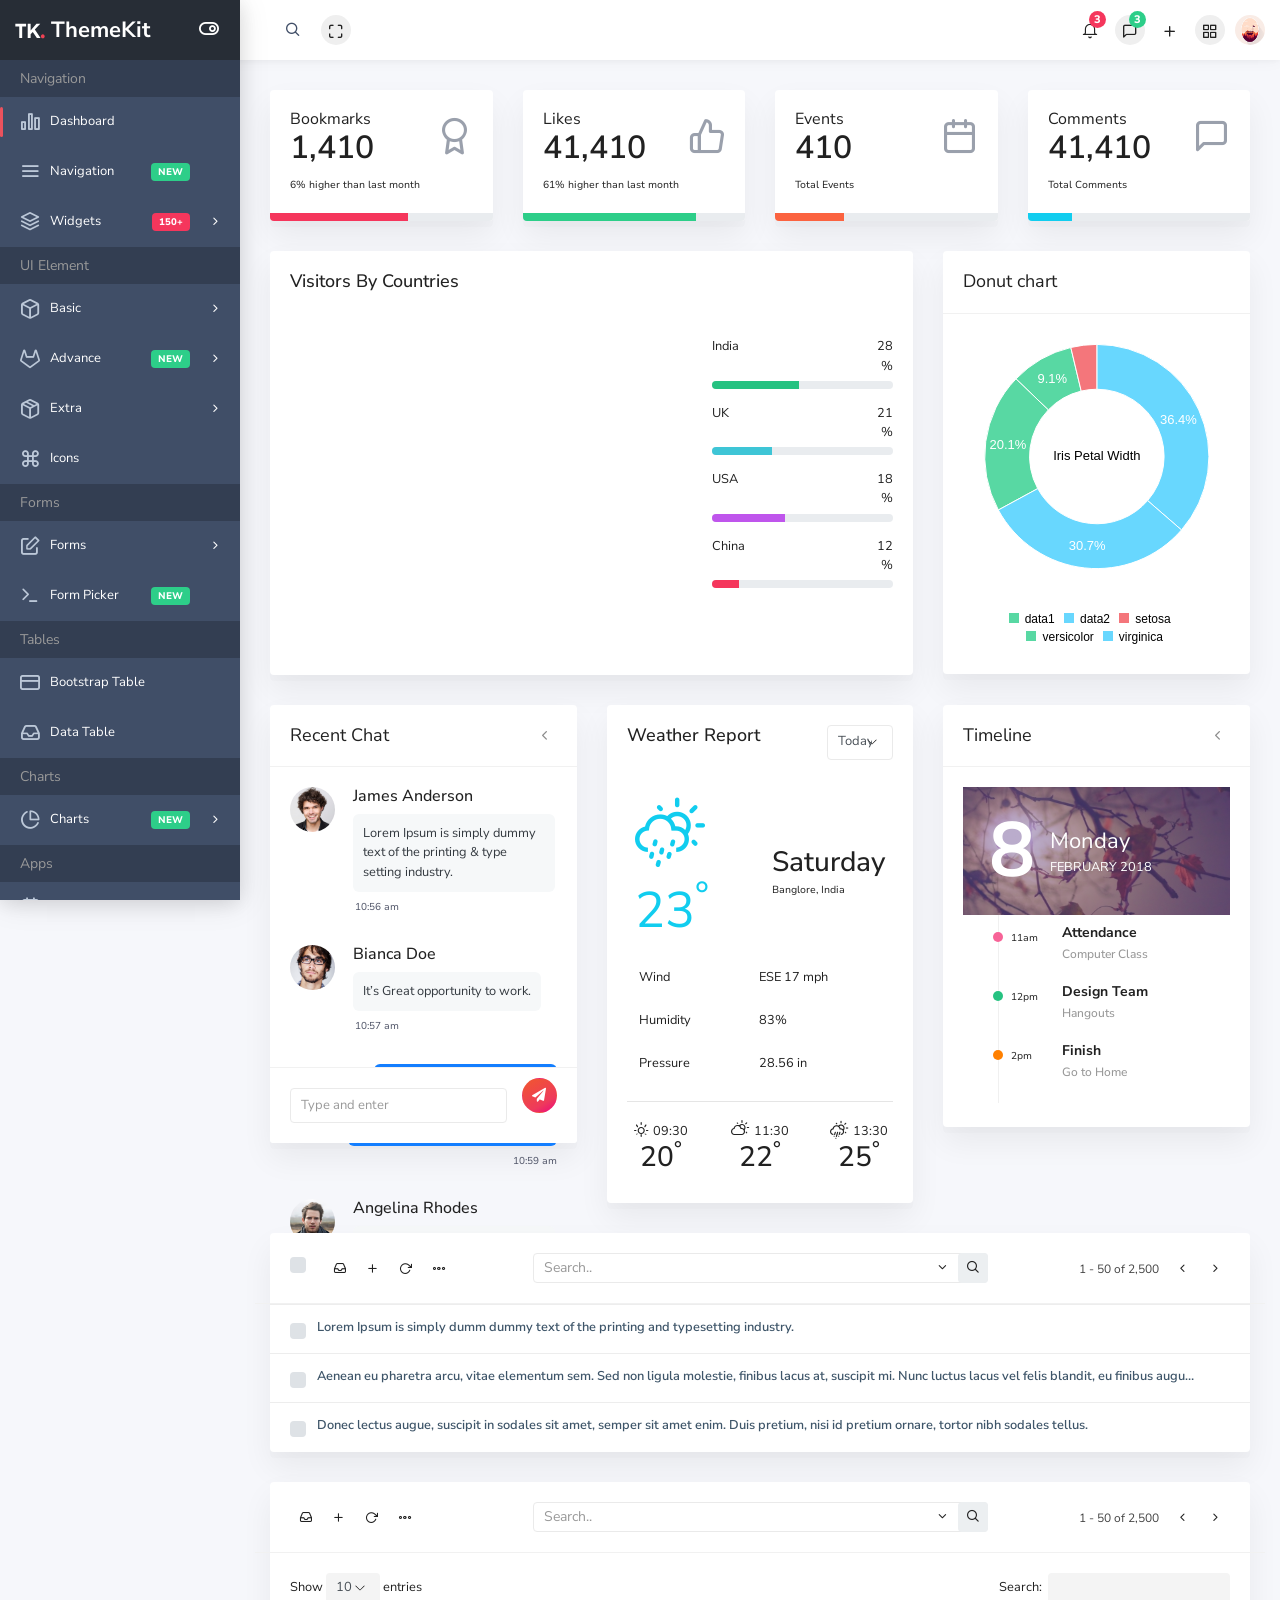
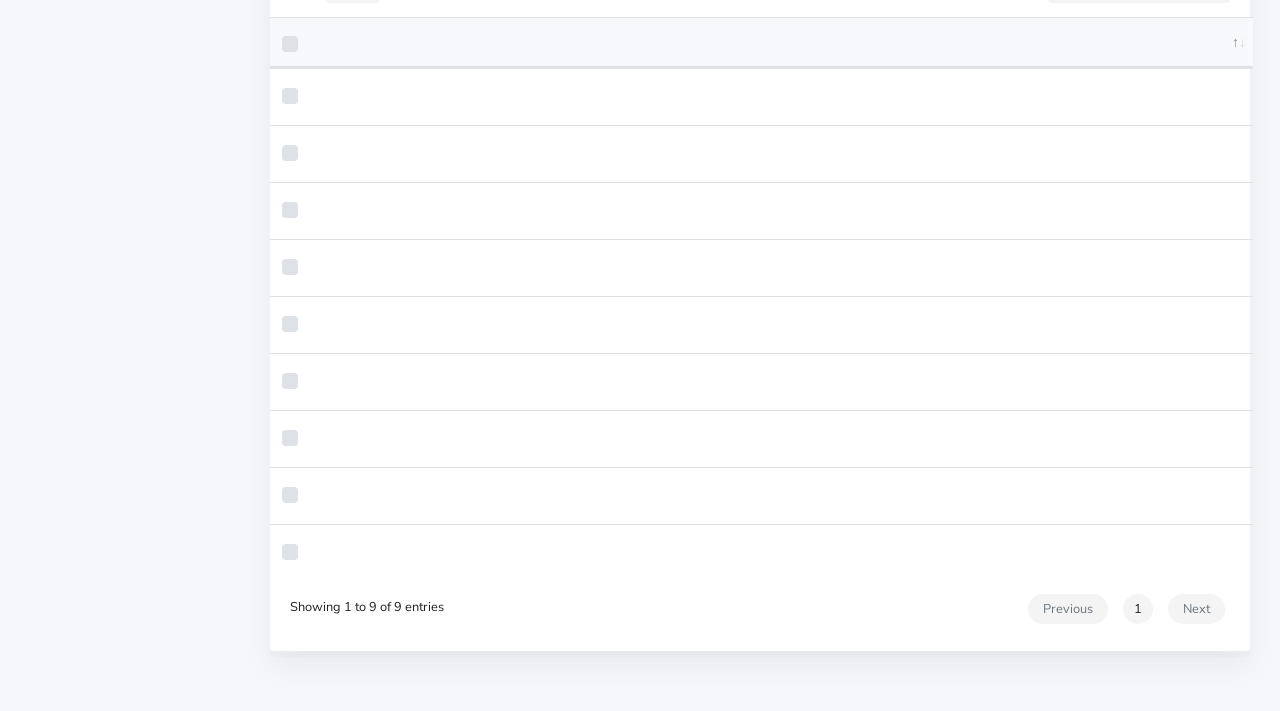
==== commit a1601bb8: "Update index.html" ====
--- a/public/template/index.html
+++ b/public/template/index.html
@@ -1050,12 +1050,7 @@
                     </div>
                 </div>
 
-                <footer class="footer">
-                    <div class="w-100 clearfix">
-                        <span class="text-center text-sm-left d-md-inline-block">Copyright © 2018 ThemeKit v2.0. All Rights Reserved.</span>
-                        <span class="float-none float-sm-right mt-1 mt-sm-0 text-center">Crafted with <i class="fa fa-heart text-danger"></i> by <a href="http://lavalite.org/" class="text-dark" target="_blank">Lavalite</a></span>
-                    </div>
-                </footer>
+              
                 
             </div>
         </div>
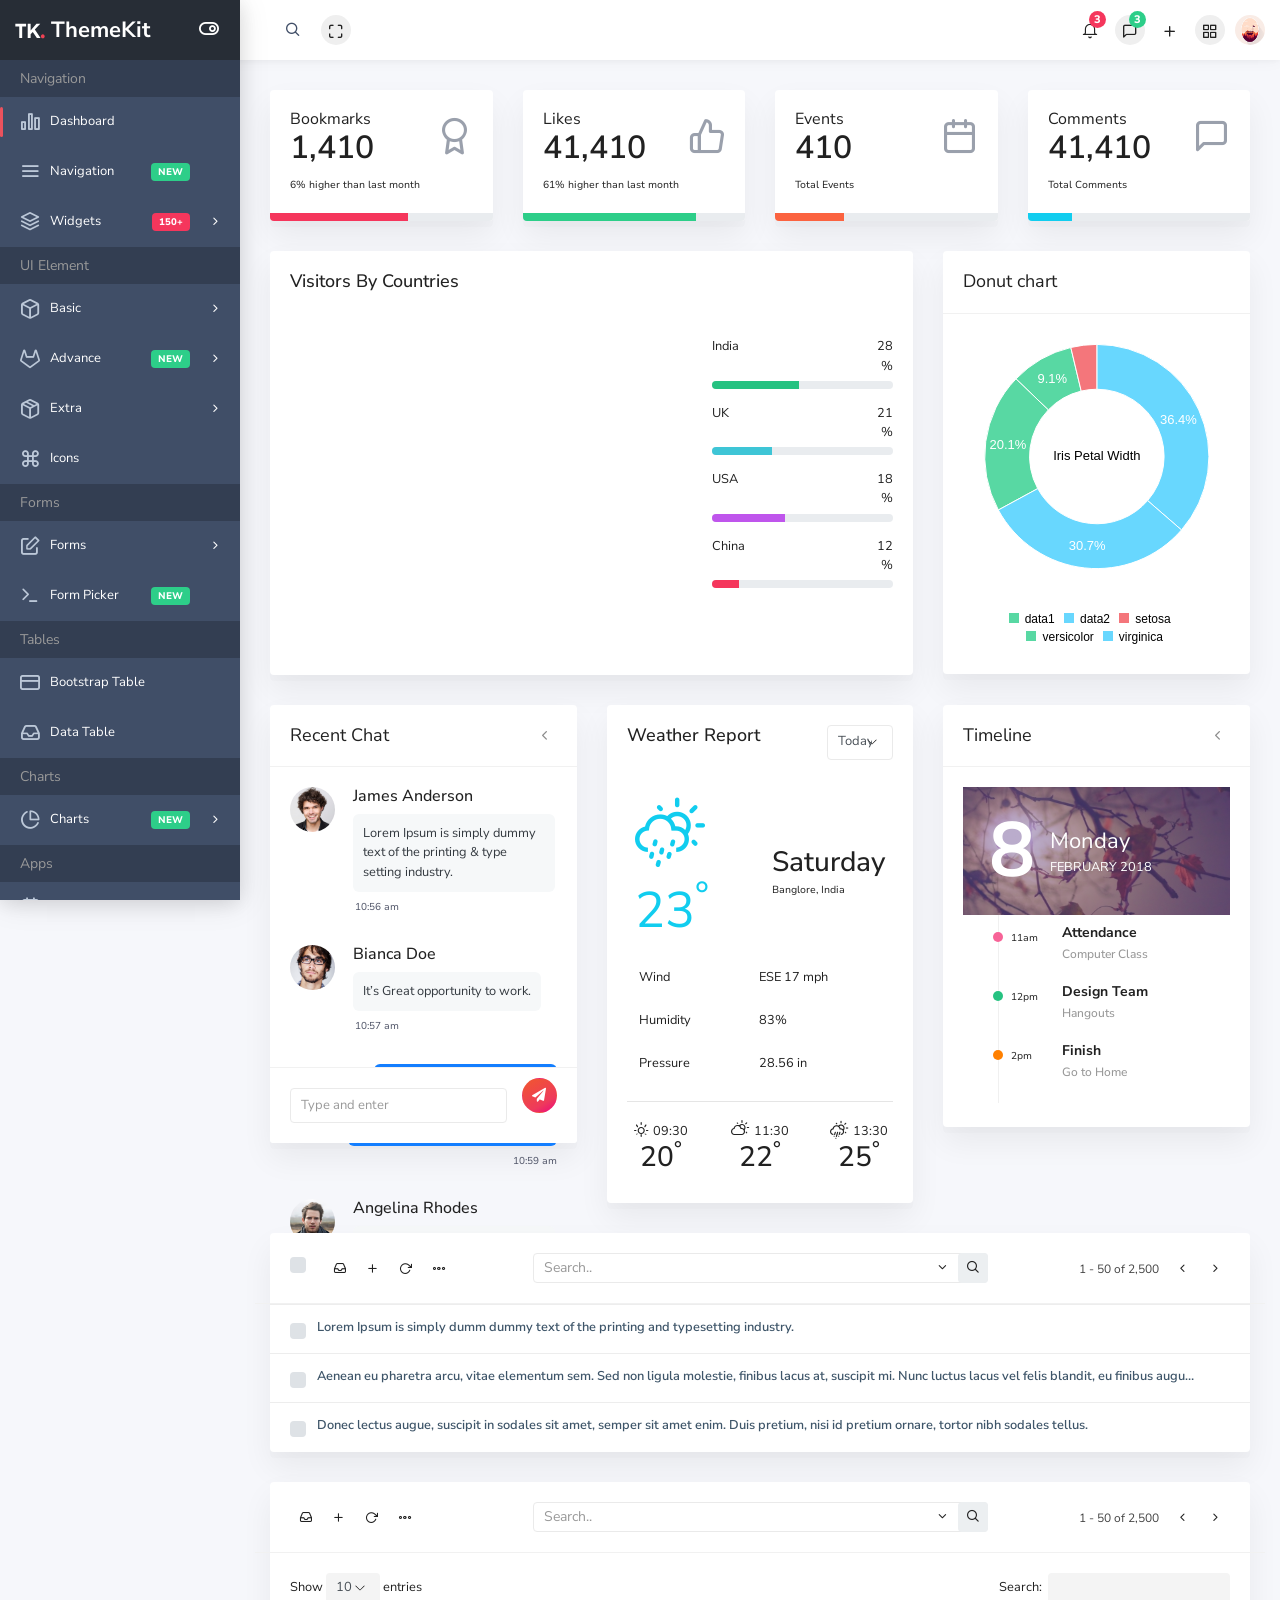
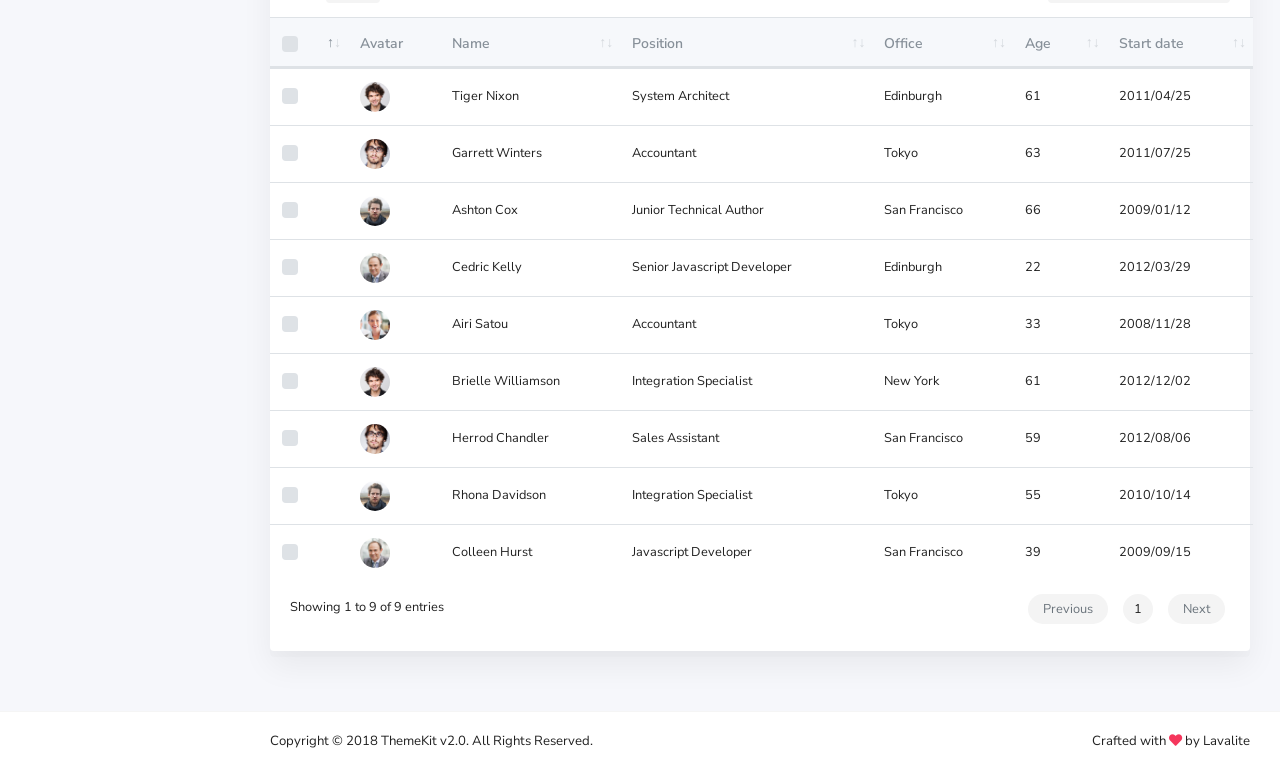
==== commit 75bdd70a: "khởi tạo tài nguyên" ====
--- a/public/template/index.html
+++ b/public/template/index.html
@@ -1050,7 +1050,12 @@
                     </div>
                 </div>
 
-              
+                <footer class="footer">
+                    <div class="w-100 clearfix">
+                        <span class="text-center text-sm-left d-md-inline-block">Copyright © 2018 ThemeKit v2.0. All Rights Reserved.</span>
+                        <span class="float-none float-sm-right mt-1 mt-sm-0 text-center">Crafted with <i class="fa fa-heart text-danger"></i> by <a href="http://lavalite.org/" class="text-dark" target="_blank">Lavalite</a></span>
+                    </div>
+                </footer>
                 
             </div>
         </div>
